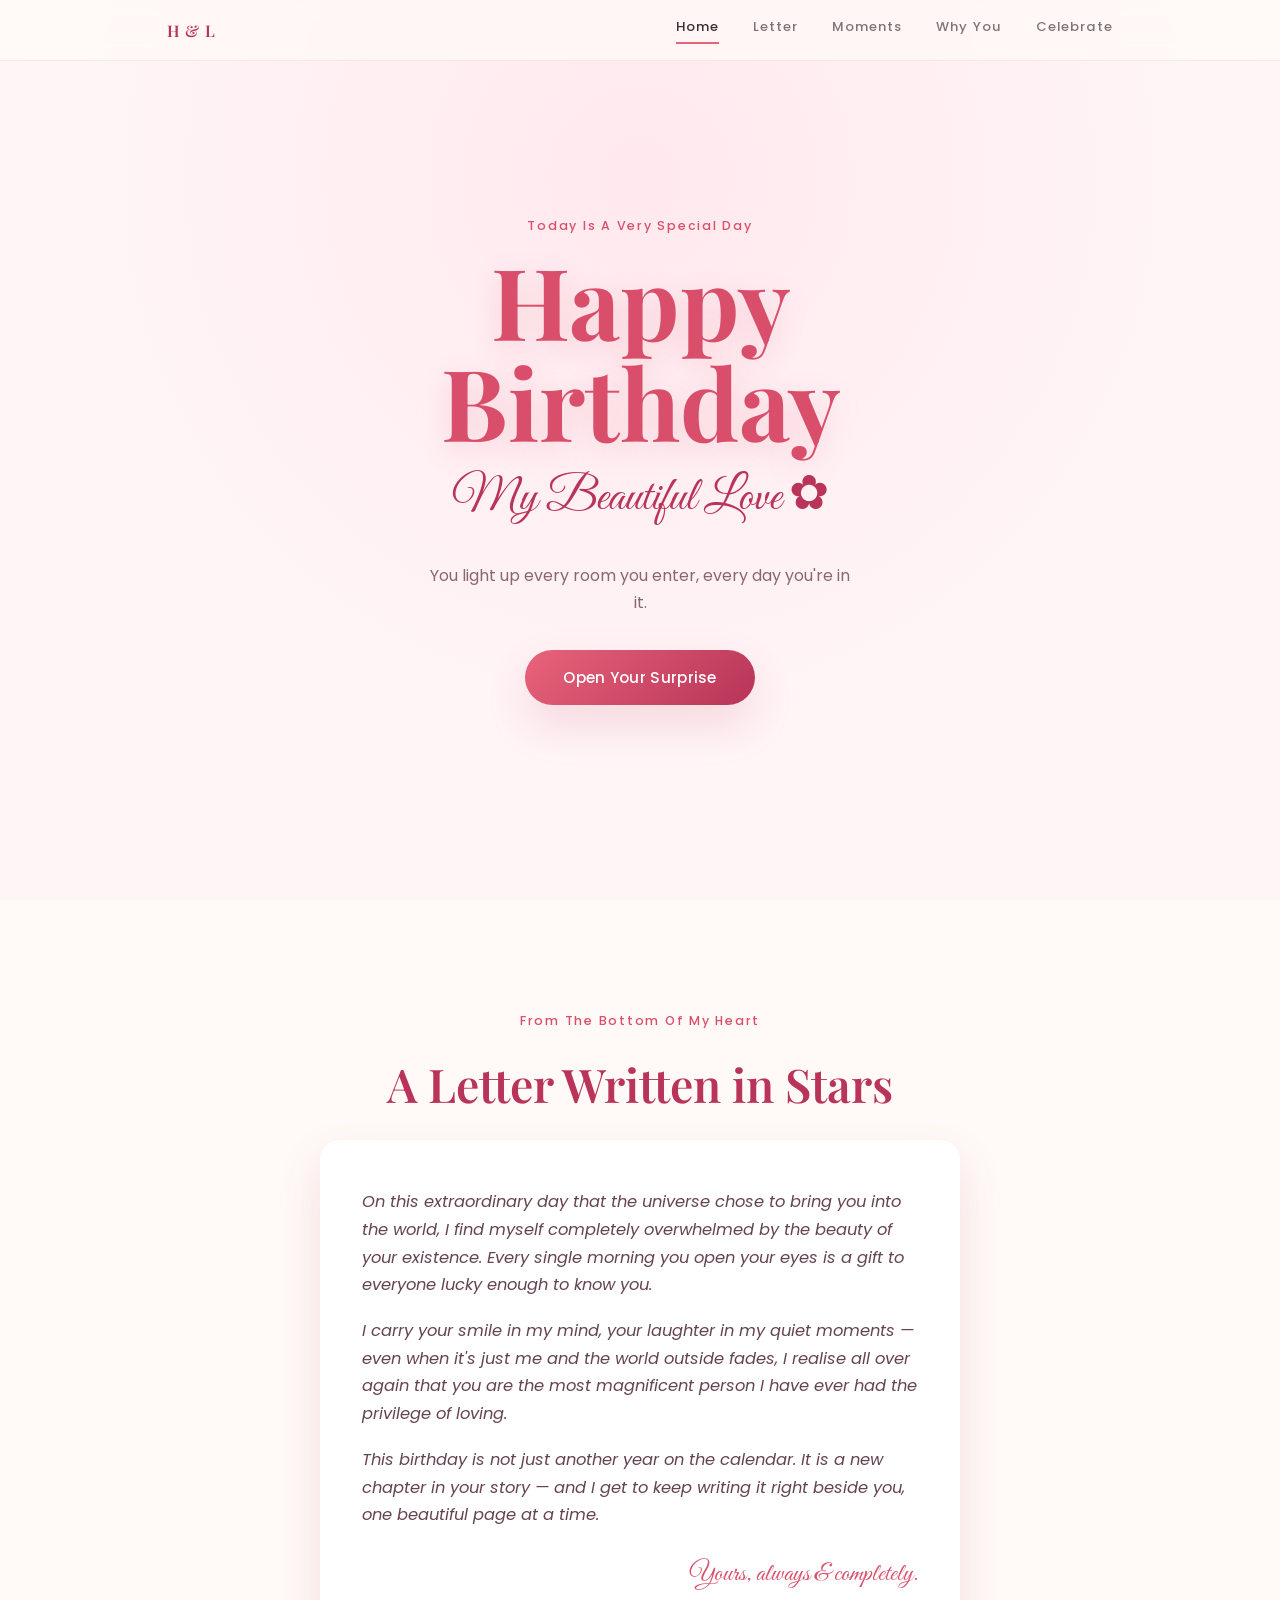
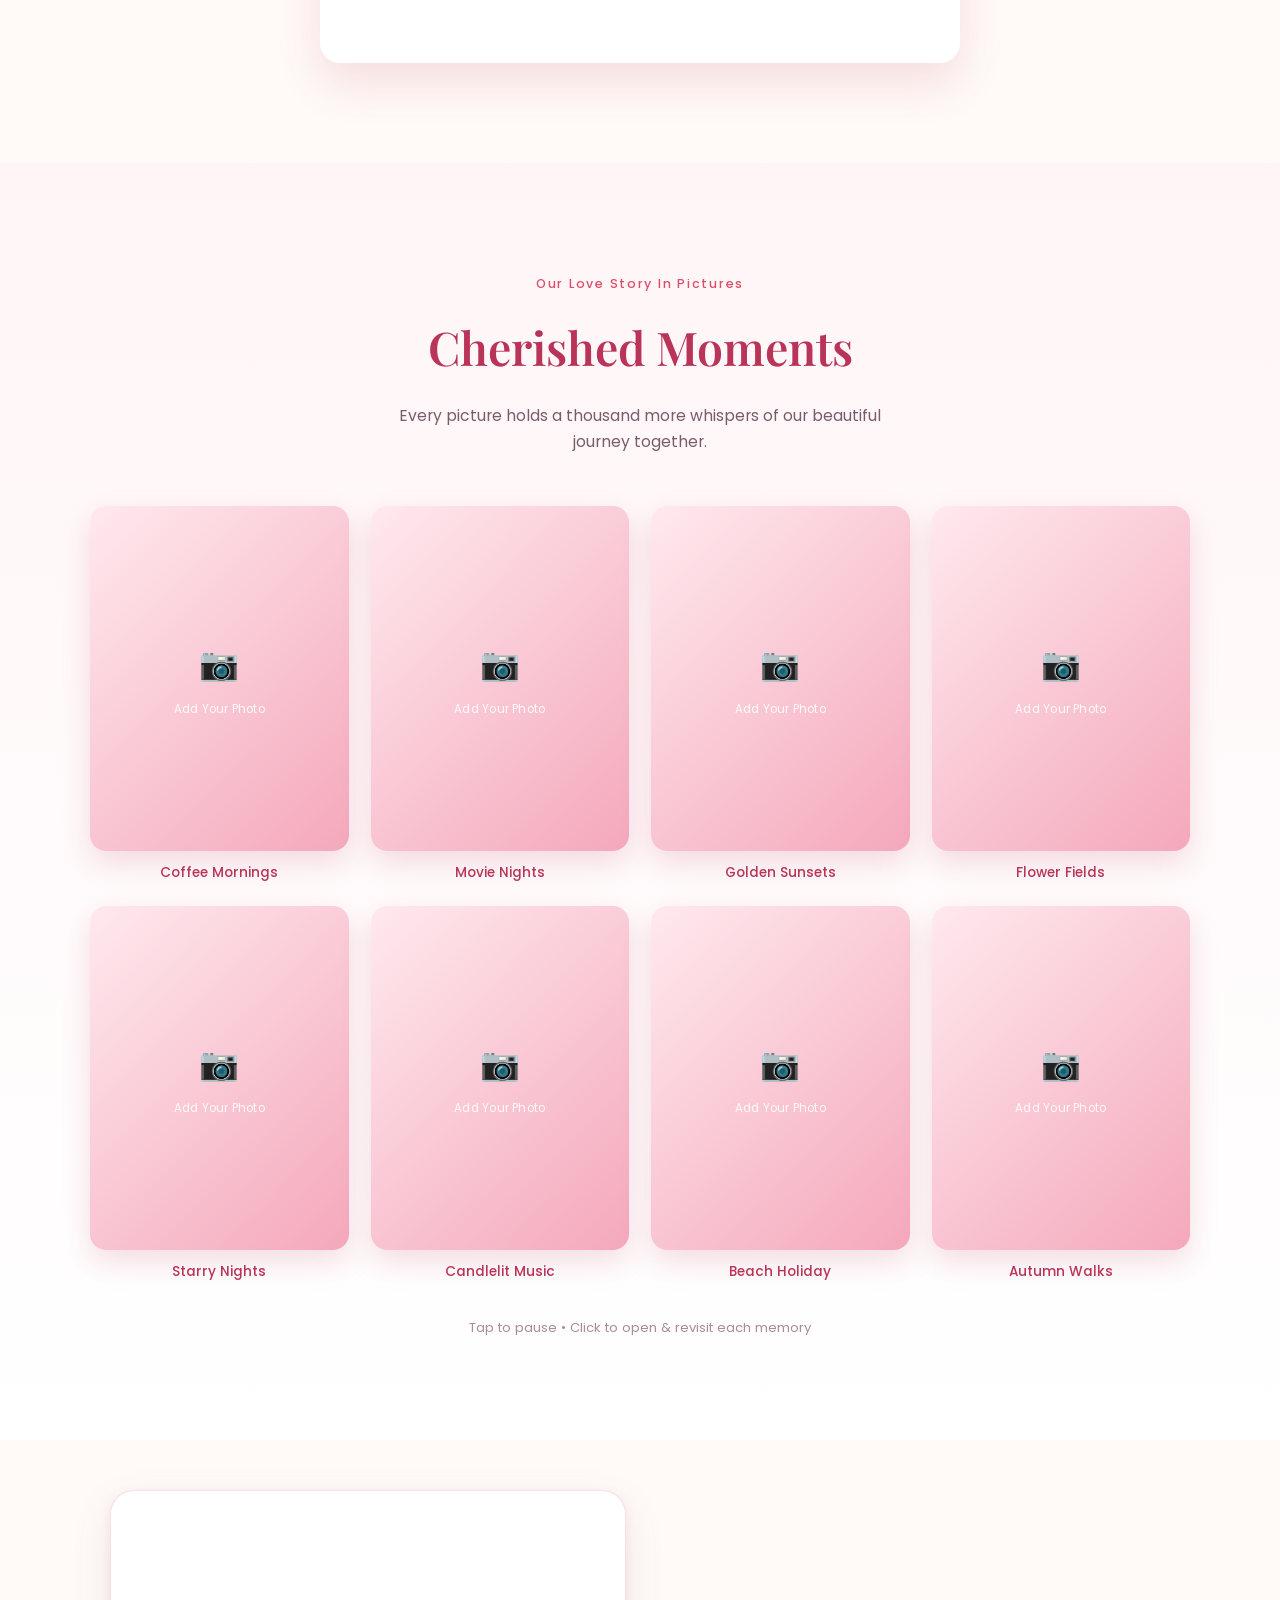
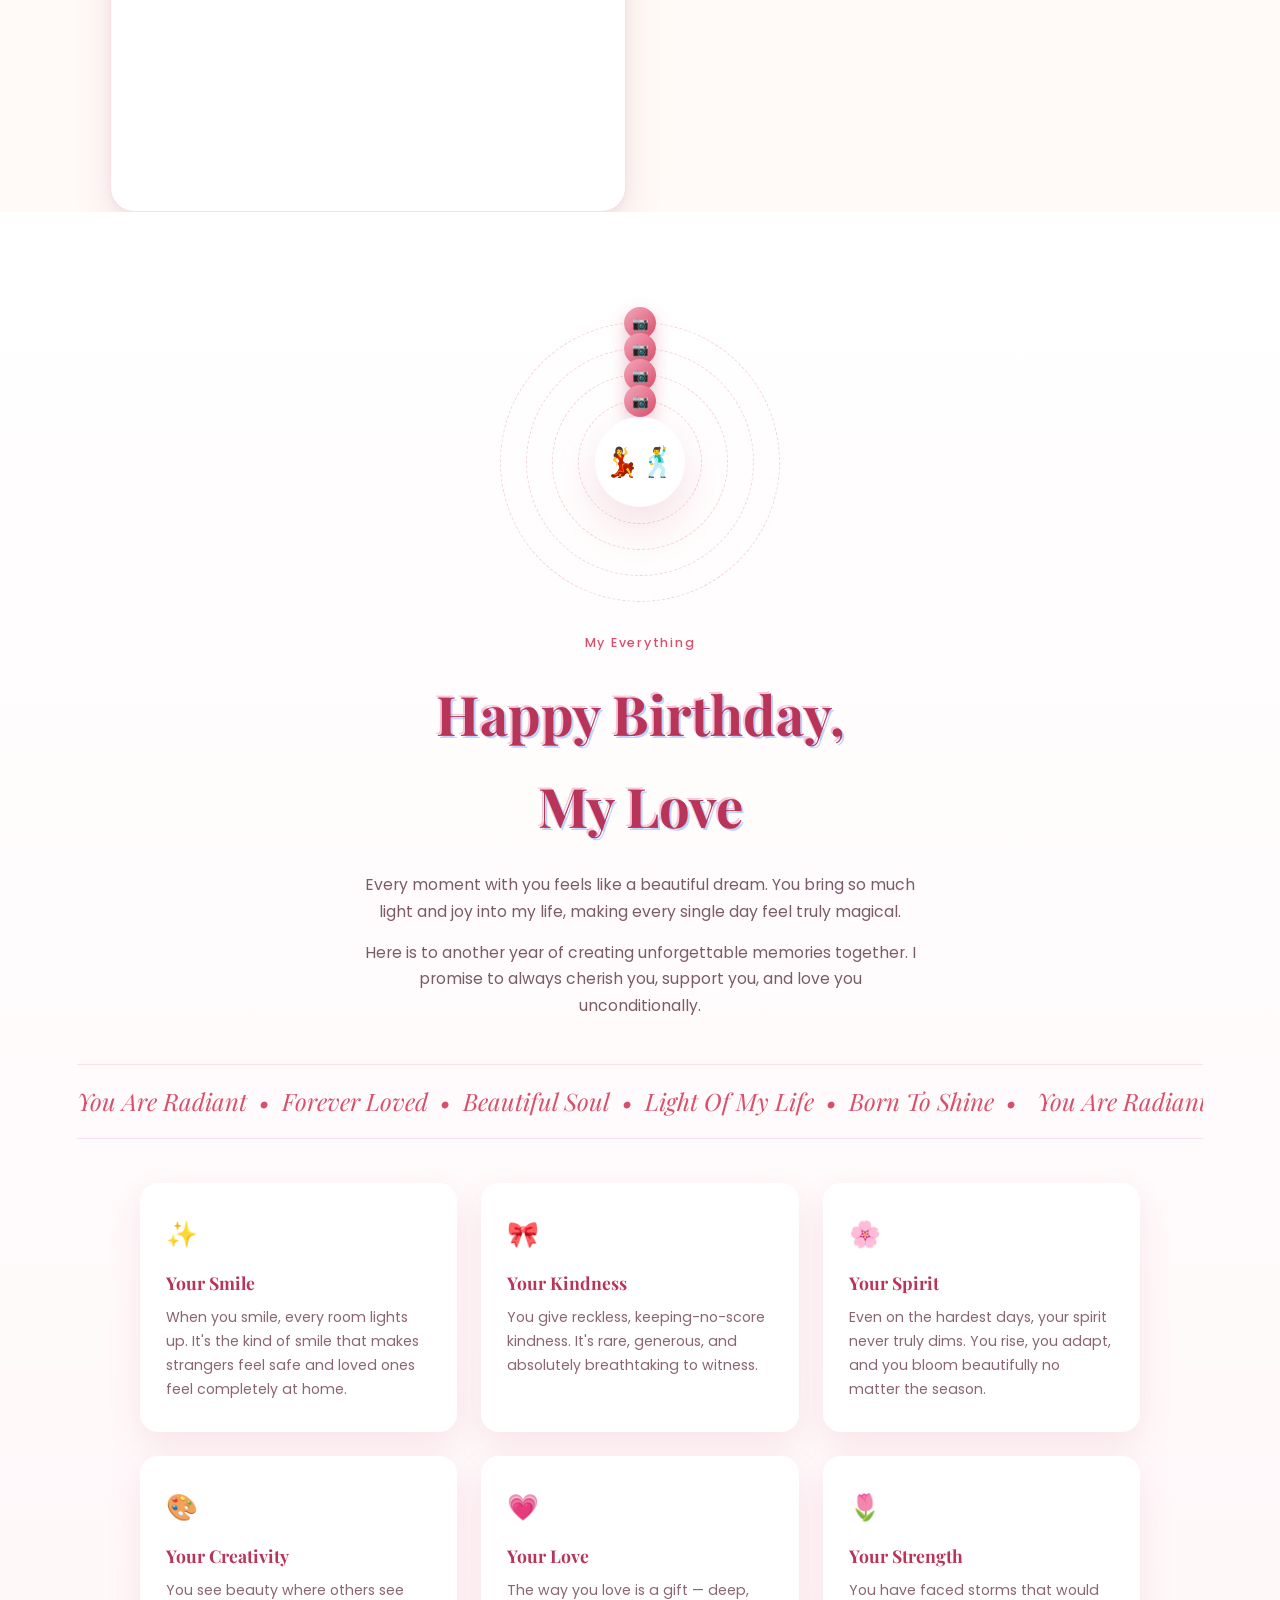
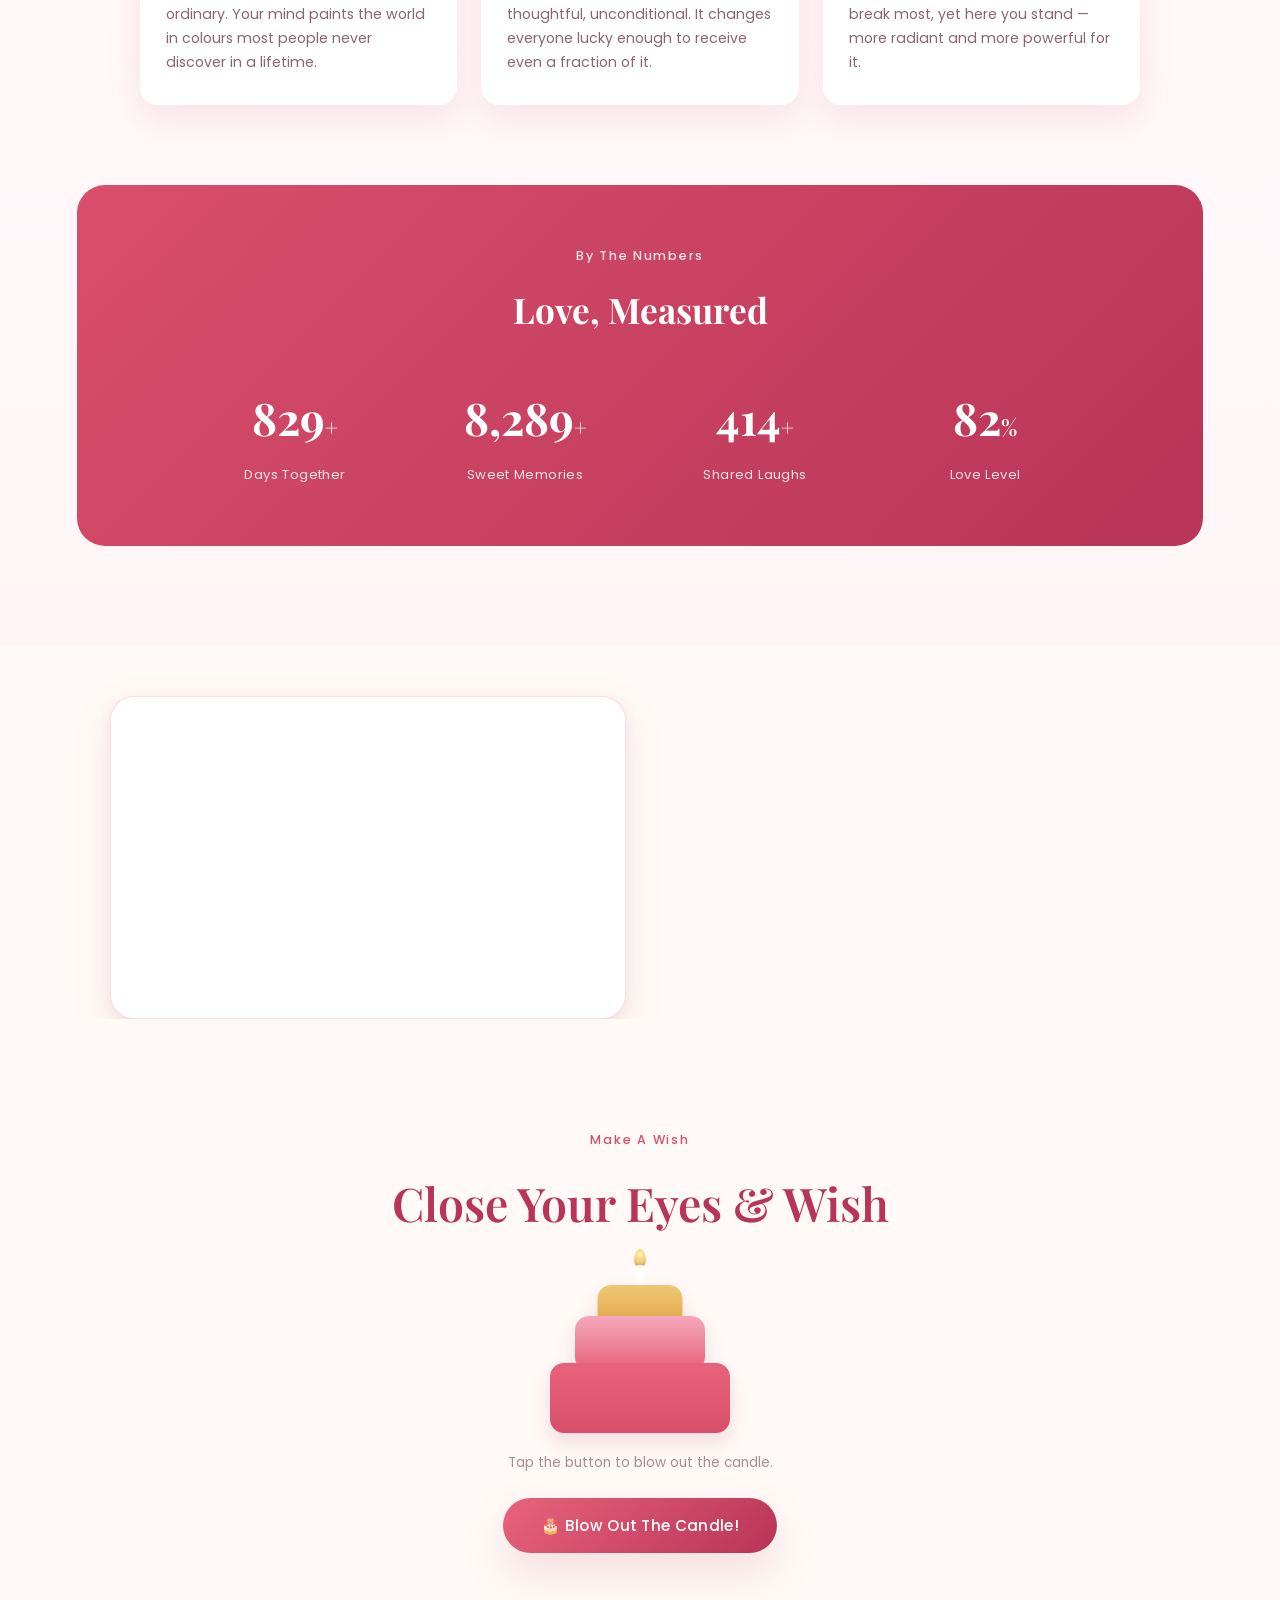
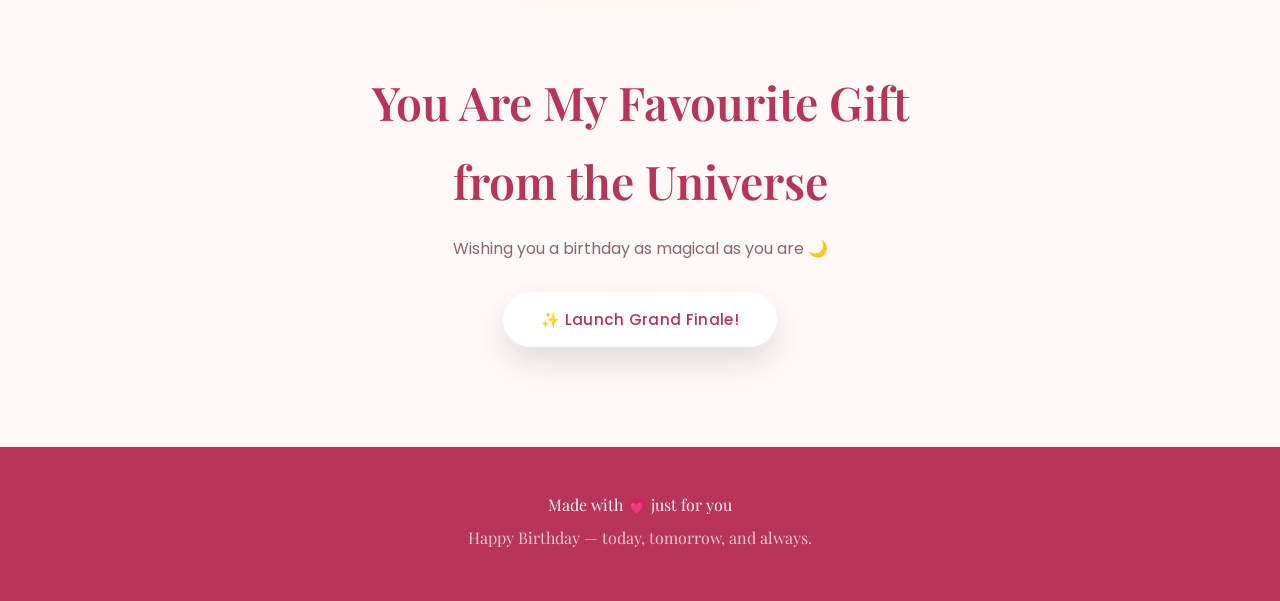
==== index.html @ e3873e73 "ready" ====
<!DOCTYPE html>
<html lang="en">
<head>
<meta charset="UTF-8">
<meta name="viewport" content="width=device-width, initial-scale=1.0">
<title>Happy Birthday, My Love</title>
<link rel="preconnect" href="https://fonts.googleapis.com">
<link rel="preconnect" href="https://fonts.gstatic.com" crossorigin>
<link href="https://fonts.googleapis.com/css2?family=Playfair+Display:ital,wght@0,500;0,600;0,700;1,500;1,600&family=Great+Vibes&family=Poppins:wght@300;400;500;600&display=swap" rel="stylesheet">
<link rel="stylesheet" href="css/style.css">
</head>
<body>

<!-- ===== Falling petals (decorative, behind everything) ===== -->
<div class="petals" id="petals" aria-hidden="true"></div>

<!-- ===== NAVBAR ===== -->
<header class="navbar" id="navbar">
  <div class="nav-inner">
    <span class="nav-logo">H &amp; L</span>
    <nav class="nav-links" id="navLinks">
      <a href="#home" class="nav-link active">Home</a>
      <a href="#letter" class="nav-link">Letter</a>
      <a href="#moments" class="nav-link">Moments</a>
      <a href="#whyyou" class="nav-link">Why You</a>
      <a href="#celebrate" class="nav-link">Celebrate</a>
    </nav>
    <button class="nav-toggle" id="navToggle" aria-label="Open menu">
      <span></span><span></span><span></span>
    </button>
  </div>
</header>

<!-- ===== HOME / HERO ===== -->
<section class="hero" id="home">
  <p class="eyebrow">Today Is A Very Special Day</p>
  <h1 class="hero-title">Happy<br>Birthday</h1>
  <p class="script-line">My Beautiful Love <span class="flower">✿</span></p>
  <p class="hero-sub">You light up every room you enter, every day you're in it.</p>
  <button class="btn btn-primary" id="openSurprise">Open Your Surprise</button>
</section>

<!-- ===== SECRET MESSAGE MODAL ===== -->
<div class="modal-overlay" id="secretModal">
  <div class="modal-card">
    <button class="modal-close" id="closeSecret" aria-label="Close">&times;</button>
    <div class="modal-icon">🎁</div>
    <h3 class="modal-title">A Secret Message...</h3>
    <p class="modal-text">There are not enough words in any language to express how much you mean to me. You are the morning I look forward to, the evening I treasure, and every beautiful moment in between.</p>
    <p class="modal-signature">Happy Birthday, my love.</p>
    <p class="modal-text">May this year be the most beautiful chapter of your story yet — loved beyond measure, today, tomorrow, and every single day after.</p>
    <div class="modal-emojis">🌸 🎀 🍰 💐 ❤️</div>
  </div>
</div>

<!-- ===== LETTER ===== -->
<section class="letter" id="letter">
  <p class="eyebrow">From The Bottom Of My Heart</p>
  <h2 class="section-title">A Letter Written in Stars</h2>
  <div class="letter-card">
    <p>On this extraordinary day that the universe chose to bring you into the world, I find myself completely overwhelmed by the beauty of your existence. Every single morning you open your eyes is a gift to everyone lucky enough to know you.</p>
    <p>I carry your smile in my mind, your laughter in my quiet moments — even when it's just me and the world outside fades, I realise all over again that you are the most magnificent person I have ever had the privilege of loving.</p>
    <p>This birthday is not just another year on the calendar. It is a new chapter in your story — and I get to keep writing it right beside you, one beautiful page at a time.</p>
    <p class="letter-close">Yours, always &amp; completely.</p>
  </div>
</section>

<!-- ===== MOMENTS ===== -->
<section class="moments" id="moments">
  <p class="eyebrow">Our Love Story In Pictures</p>
  <h2 class="section-title">Cherished Moments</h2>
  <p class="section-sub">Every picture holds a thousand more whispers of our beautiful journey together.</p>

  <div class="gallery" id="gallery">
    <!-- 8 placeholder photo cards -->
    <div class="photo-card" data-caption="Coffee Mornings">
      <div class="photo-ph">📷<span>Add Your Photo</span></div>
      <p class="photo-cap">Coffee Mornings</p>
    </div>
    <div class="photo-card" data-caption="Movie Nights">
      <div class="photo-ph">📷<span>Add Your Photo</span></div>
      <p class="photo-cap">Movie Nights</p>
    </div>
    <div class="photo-card" data-caption="Golden Sunsets">
      <div class="photo-ph">📷<span>Add Your Photo</span></div>
      <p class="photo-cap">Golden Sunsets</p>
    </div>
    <div class="photo-card" data-caption="Flower Fields">
      <div class="photo-ph">📷<span>Add Your Photo</span></div>
      <p class="photo-cap">Flower Fields</p>
    </div>
    <div class="photo-card" data-caption="Starry Nights">
      <div class="photo-ph">📷<span>Add Your Photo</span></div>
      <p class="photo-cap">Starry Nights</p>
    </div>
    <div class="photo-card" data-caption="Candlelit Music">
      <div class="photo-ph">📷<span>Add Your Photo</span></div>
      <p class="photo-cap">Candlelit Music</p>
    </div>
    <div class="photo-card" data-caption="Beach Holiday">
      <div class="photo-ph">📷<span>Add Your Photo</span></div>
      <p class="photo-cap">Beach Holiday</p>
    </div>
    <div class="photo-card" data-caption="Autumn Walks">
      <div class="photo-ph">📷<span>Add Your Photo</span></div>
      <p class="photo-cap">Autumn Walks</p>
    </div>

  
  </div>
  <p class="gallery-hint">Tap to pause • Click to open &amp; revisit each memory</p>
</section>
  <div class="video-gallery">

  <div class="video-card">
    <video autoplay muted loop playsinline>
      <source src="videos/video1.mp4" type="video/mp4">
    </video>
  </div>
</div>

<!-- ===== LIGHTBOX ===== -->
<div class="modal-overlay" id="lightbox">
  <div class="lightbox-card">
    <button class="modal-close" id="closeLightbox" aria-label="Close">&times;</button>
    <div class="photo-ph lightbox-ph">📷<span>Add Your Photo</span></div>
    <p class="lightbox-cap" id="lightboxCap">Coffee Mornings</p>
  </div>
</div>



<!-- ===== WHY YOU ===== -->
<section class="whyyou" id="whyyou">
  <div class="orbit-wrap">
    <div class="orbit-center">💃🕺</div>
    <div class="orbit-ring ring1"><span class="orbit-photo">📷</span></div>
    <div class="orbit-ring ring2"><span class="orbit-photo">📷</span></div>
    <div class="orbit-ring ring3"><span class="orbit-photo">📷</span></div>
    <div class="orbit-ring ring4"><span class="orbit-photo">📷</span></div>
  </div>

  <p class="eyebrow">My Everything</p>
  <h2 class="glitch-title">Happy Birthday,<br>My Love</h2>
  <p class="whyyou-text">Every moment with you feels like a beautiful dream. You bring so much light and joy into my life, making every single day feel truly magical.</p>
  <p class="whyyou-text">Here is to another year of creating unforgettable memories together. I promise to always cherish you, support you, and love you unconditionally.</p>

  <div class="marquee">
    <div class="marquee-track">
      <span>You Are Radiant&nbsp;&nbsp;•&nbsp;&nbsp;Forever Loved&nbsp;&nbsp;•&nbsp;&nbsp;Beautiful Soul&nbsp;&nbsp;•&nbsp;&nbsp;Light Of My Life&nbsp;&nbsp;•&nbsp;&nbsp;Born To Shine&nbsp;&nbsp;•&nbsp;&nbsp;</span>
      <span>You Are Radiant&nbsp;&nbsp;•&nbsp;&nbsp;Forever Loved&nbsp;&nbsp;•&nbsp;&nbsp;Beautiful Soul&nbsp;&nbsp;•&nbsp;&nbsp;Light Of My Life&nbsp;&nbsp;•&nbsp;&nbsp;Born To Shine&nbsp;&nbsp;•&nbsp;&nbsp;</span>
    </div>
  </div>

  <div class="why-grid">
    <div class="why-card"><div class="why-icon">✨</div><h4>Your Smile</h4><p>When you smile, every room lights up. It's the kind of smile that makes strangers feel safe and loved ones feel completely at home.</p></div>
    <div class="why-card"><div class="why-icon">🎀</div><h4>Your Kindness</h4><p>You give reckless, keeping-no-score kindness. It's rare, generous, and absolutely breathtaking to witness.</p></div>
    <div class="why-card"><div class="why-icon">🌸</div><h4>Your Spirit</h4><p>Even on the hardest days, your spirit never truly dims. You rise, you adapt, and you bloom beautifully no matter the season.</p></div>
    <div class="why-card"><div class="why-icon">🎨</div><h4>Your Creativity</h4><p>You see beauty where others see ordinary. Your mind paints the world in colours most people never discover in a lifetime.</p></div>
    <div class="why-card"><div class="why-icon">💗</div><h4>Your Love</h4><p>The way you love is a gift — deep, thoughtful, unconditional. It changes everyone lucky enough to receive even a fraction of it.</p></div>
    <div class="why-card"><div class="why-icon">🌷</div><h4>Your Strength</h4><p>You have faced storms that would break most, yet here you stand — more radiant and more powerful for it.</p></div>
  </div>

  <div class="stats">
    <p class="eyebrow light">By The Numbers</p>
    <h3 class="stats-title">Love, Measured</h3>
    <div class="stats-grid">
      <div class="stat"><span class="stat-num" data-target="1000">0</span><span class="stat-plus">+</span><p>Days Together</p></div>
      <div class="stat"><span class="stat-num" data-target="9999">0</span><span class="stat-plus">+</span><p>Sweet Memories</p></div>
      <div class="stat"><span class="stat-num" data-target="500">0</span><span class="stat-plus">+</span><p>Shared Laughs</p></div>
      <div class="stat"><span class="stat-num" data-target="100">0</span><span class="stat-plus">%</span><p>Love Level</p></div>
    </div>
  </div>
</section>

  <div class="video-gallery">


  <div class="video-card">
    <video autoplay muted loop playsinline>
      <source src="videos/video2.mp4" type="video/mp4">
    </video>
    </div>
  </div>

<!-- ===== CELEBRATE ===== -->
<section class="celebrate" id="celebrate">
  <p class="eyebrow">Make A Wish</p>
  <h2 class="section-title">Close Your Eyes &amp; Wish</h2>

  <div class="cake-wrap">
    <div class="cake" id="cake">
      <div class="flame" id="flame"></div>
      <div class="candle"></div>
      <div class="tier tier-top"></div>
      <div class="tier tier-mid"></div>
      <div class="tier tier-bottom"></div>
    </div>
  </div>
  <p class="cake-hint">Tap the button to blow out the candle.</p>
  <button class="btn btn-primary" id="blowBtn">🎂 Blow Out The Candle!</button>

  <div class="finale">
    <h2 class="section-title finale-title">You Are My Favourite Gift<br>from the Universe</h2>
    <p class="finale-sub">Wishing you a birthday as magical as you are 🌙</p>
    <button class="btn btn-light" id="finaleBtn">✨ Launch Grand Finale!</button>
  </div>
</section>

<canvas id="confettiCanvas"></canvas>

<footer class="footer">
  <p>Made with 💗 just for you</p>
  <p class="footer-sub">Happy Birthday — today, tomorrow, and always.</p>
</footer>

<script src="js/script.js"></script>
</body>
</html>
---- css/style.css ----
/* ============ TOKENS ============ */
:root{
  --rose-50:#fff5f7;
  --rose-100:#ffe9ee;
  --rose-300:#f4a8bb;
  --rose-500:#e8637a;
  --rose-600:#d94f6b;
  --rose-700:#b83458;
  --plum-900:#3f2a35;
  --gold:#f0c674;
  --cream:#fffaf7;
  --serif:'Playfair Display', serif;
  --script:'Great Vibes', cursive;
  --sans:'Poppins', sans-serif;
  --shadow-soft: 0 20px 45px rgba(184,52,88,.14);
}

*{margin:0;padding:0;box-sizing:border-box;}
html{scroll-behavior:smooth;}
body{
  font-family:var(--sans);
  color:var(--plum-900);
  background:var(--cream);
  overflow-x:hidden;
  line-height:1.7;
}
img{max-width:100%;display:block;}
a{text-decoration:none;color:inherit;}
button{font-family:inherit;cursor:pointer;border:none;}
section{position:relative;padding:110px 6vw 100px;}
.eyebrow{
  text-align:center;
  letter-spacing:.14em;
  font-size:.78rem;
  color:var(--rose-600);
  font-weight:500;
  margin-bottom:14px;
  position:relative;
}
.eyebrow.light{color:rgba(255,255,255,.85);}
.section-title{
  font-family:var(--serif);
  text-align:center;
  font-size:clamp(2rem,4.5vw,2.9rem);
  color:var(--rose-700);
  font-weight:600;
  margin-bottom:16px;
}
.section-sub{
  text-align:center;
  max-width:520px;
  margin:0 auto 50px;
  color:#7a5c68;
  font-size:.98rem;
}
.btn{
  display:inline-block;
  padding:16px 38px;
  border-radius:40px;
  font-size:.95rem;
  font-weight:500;
  letter-spacing:.02em;
  transition:transform .25s ease, box-shadow .25s ease;
}
.btn-primary{
  background:linear-gradient(135deg,var(--rose-500),var(--rose-700));
  color:#fff;
  box-shadow:var(--shadow-soft);
}
.btn-primary:hover{transform:translateY(-3px);box-shadow:0 25px 50px rgba(184,52,88,.22);}
.btn-light{
  background:#fff;
  color:var(--rose-700);
  box-shadow:0 15px 35px rgba(0,0,0,.12);
}
.btn-light:hover{transform:translateY(-3px);}

/* ============ FALLING PETALS ============ */
.petals{position:fixed;inset:0;pointer-events:none;z-index:5;overflow:hidden;}
.petal{
  position:absolute;
  top:-40px;
  font-size:1.3rem;
  opacity:.85;
  animation:fall linear infinite;
}
@keyframes fall{
  0%{transform:translateY(0) rotate(0deg);}
  100%{transform:translateY(110vh) rotate(360deg);}
}

/* ============ NAVBAR ============ */
.navbar{
  position:fixed;top:0;left:0;right:0;z-index:100;
  background:rgba(255,250,247,.75);
  backdrop-filter:blur(10px);
  border-bottom:1px solid rgba(217,79,107,.1);
}
.nav-inner{
  max-width:1100px;margin:0 auto;
  display:flex;align-items:center;justify-content:space-between;
  padding:16px 6vw;
}
.nav-logo{font-family:var(--serif);font-weight:600;color:var(--rose-700);letter-spacing:.05em;}
.nav-links{display:flex;gap:34px;}
.nav-link{
  font-size:.82rem;letter-spacing:.08em;font-weight:500;
  color:var(--plum-900);opacity:.65;
  padding-bottom:4px;border-bottom:2px solid transparent;
  transition:opacity .2s, border-color .2s;
}
.nav-link:hover, .nav-link.active{opacity:1;border-color:var(--rose-500);}
.nav-toggle{display:none;flex-direction:column;gap:5px;background:none;padding:6px;}
.nav-toggle span{width:22px;height:2px;background:var(--rose-700);border-radius:2px;}

/* ============ HERO ============ */
.hero{
  min-height:100vh;
  display:flex;flex-direction:column;align-items:center;justify-content:center;
  text-align:center;
  background:radial-gradient(circle at 50% 20%, var(--rose-100), var(--rose-50) 60%);
  padding-top:120px;
}
.hero-title{
  font-family:var(--serif);
  font-weight:700;
  font-size:clamp(3rem,10vw,6.2rem);
  line-height:1.02;
  color:var(--rose-600);
  text-shadow:0 8px 30px rgba(217,79,107,.18);
}
.script-line{
  font-family:var(--script);
  font-size:clamp(1.8rem,5vw,3rem);
  color:var(--rose-700);
  margin-top:6px;
}
.flower{display:inline-block;animation:spin 6s linear infinite;}
@keyframes spin{to{transform:rotate(360deg);}}
.hero-sub{
  margin:22px 0 34px;
  color:#8a6672;
  font-size:1rem;
  max-width:420px;
}

/* ============ MODAL (secret message + lightbox) ============ */
.modal-overlay{
  position:fixed;inset:0;z-index:200;
  background:rgba(63,42,53,.45);
  display:flex;align-items:center;justify-content:center;
  opacity:0;pointer-events:none;
  transition:opacity .3s ease;
  padding:20px;
}
.modal-overlay.open{opacity:1;pointer-events:auto;}
.modal-card{
  background:#fff;border-radius:24px;
  max-width:460px;width:100%;
  padding:44px 34px;text-align:center;
  position:relative;
  box-shadow:0 30px 70px rgba(0,0,0,.25);
  transform:scale(.9);transition:transform .3s ease;
}
.modal-overlay.open .modal-card{transform:scale(1);}
.modal-icon{font-size:2.6rem;margin-bottom:10px;}
.modal-title{font-family:var(--serif);color:var(--rose-700);font-size:1.5rem;margin-bottom:16px;}
.modal-text{color:#7a5c68;font-size:.92rem;margin-bottom:14px;}
.modal-signature{font-family:var(--script);font-size:1.4rem;color:var(--rose-600);margin-bottom:14px;}
.modal-emojis{font-size:1.2rem;margin-top:10px;}
.modal-close{
  position:absolute;top:14px;right:18px;
  background:none;font-size:1.6rem;color:#c3a3ac;line-height:1;
}

/* ============ LETTER ============ */
.letter{background:var(--cream);}
.letter-card{
  max-width:640px;margin:0 auto;
  background:#fff;
  border-radius:20px;
  padding:48px 42px;
  box-shadow:var(--shadow-soft);
  font-style:italic;
  color:#654452;
  font-size:1.02rem;
}
.letter-card p{margin-bottom:18px;}
.letter-close{
  font-family:var(--script);
  font-style:normal;
  font-size:1.6rem;
  color:var(--rose-600);
  text-align:right;
  margin-top:24px !important;
}

/* ============ MOMENTS ============ */
.moments{background:linear-gradient(180deg,var(--rose-50),#fff);}
.gallery{
  display:grid;
  grid-template-columns:repeat(4,1fr);
  gap:22px;
  max-width:1100px;margin:0 auto;
}
.photo-card{cursor:pointer;transition:transform .3s ease;}
.photo-card:hover{transform:translateY(-8px);}
.photo-ph{
  aspect-ratio:3/4;
  border-radius:16px;
  background:linear-gradient(135deg,var(--rose-100),var(--rose-300));
  display:flex;flex-direction:column;align-items:center;justify-content:center;
  gap:8px;
  font-size:2rem;
  color:#fff;
  box-shadow:0 12px 30px rgba(184,52,88,.16);
}
.photo-ph span{font-size:.72rem;font-family:var(--sans);opacity:.9;letter-spacing:.02em;}
.photo-cap{text-align:center;margin-top:10px;font-size:.85rem;color:var(--rose-700);font-weight:500;}
.gallery-hint{text-align:center;margin-top:34px;font-size:.82rem;color:#a98c95;}

.lightbox-card{
  background:#fff;border-radius:20px;max-width:420px;width:100%;
  padding:30px;text-align:center;position:relative;
  box-shadow:0 30px 70px rgba(0,0,0,.25);
}
.lightbox-ph{aspect-ratio:1/1;font-size:2.6rem;margin-bottom:16px;}
.lightbox-cap{font-family:var(--serif);color:var(--rose-700);font-size:1.2rem;}

/* ============ WHY YOU ============ */
.whyyou{
  background:linear-gradient(180deg,#fff, var(--rose-50));
  text-align:center;
}
.orbit-wrap{
  position:relative;
  width:280px;height:280px;
  margin:0 auto 30px;
}
.orbit-center{
  position:absolute;top:50%;left:50%;transform:translate(-50%,-50%);
  width:90px;height:90px;border-radius:50%;
  background:#fff;
  display:flex;align-items:center;justify-content:center;
  font-size:1.8rem;
  box-shadow:var(--shadow-soft);
  z-index:2;
}
.orbit-ring{
  position:absolute;inset:0;
  border-radius:50%;
  border:1px dashed rgba(217,79,107,.25);
  animation:orbit 16s linear infinite;
}
.ring2{inset:26px;animation-duration:20s;animation-direction:reverse;}
.ring3{inset:52px;animation-duration:24s;}
.ring4{inset:78px;animation-duration:28s;animation-direction:reverse;}
.orbit-photo{
  position:absolute;top:-16px;left:50%;transform:translateX(-50%);
  width:32px;height:32px;border-radius:50%;
  background:linear-gradient(135deg,var(--rose-300),var(--rose-600));
  display:flex;align-items:center;justify-content:center;
  font-size:.85rem;color:#fff;
  box-shadow:0 6px 16px rgba(184,52,88,.25);
}
@keyframes orbit{to{transform:rotate(360deg);}}

.glitch-title{
  font-family:var(--serif);font-weight:700;
  font-size:clamp(2rem,5.5vw,3.4rem);
  color:var(--rose-700);
  text-shadow: 2px 2px 0 rgba(120,170,255,.5), -2px -2px 0 rgba(240,140,180,.5);
  margin-bottom:20px;
}
.whyyou-text{max-width:560px;margin:0 auto 14px;color:#7a5c68;font-size:.98rem;}

.marquee{
  overflow:hidden;margin:44px 0;
  border-top:1px solid rgba(217,79,107,.15);
  border-bottom:1px solid rgba(217,79,107,.15);
  padding:16px 0;
}
.marquee-track{display:flex;width:max-content;animation:scroll 22s linear infinite;}
.marquee-track span{
  font-family:var(--serif);font-style:italic;
  font-size:clamp(1.1rem,2.6vw,1.5rem);
  color:var(--rose-600);white-space:nowrap;padding-right:8px;
}
@keyframes scroll{to{transform:translateX(-50%);}}

.why-grid{
  display:grid;grid-template-columns:repeat(3,1fr);gap:24px;
  max-width:1000px;margin:0 auto;text-align:left;
}
.why-card{
  background:#fff;border-radius:18px;padding:30px 26px;
  box-shadow:0 14px 34px rgba(184,52,88,.1);
}
.why-icon{font-size:1.6rem;margin-bottom:12px;}
.why-card h4{font-family:var(--serif);color:var(--rose-700);margin-bottom:8px;font-size:1.1rem;}
.why-card p{font-size:.88rem;color:#8a6672;}

.stats{
  margin-top:80px;
  background:linear-gradient(135deg,var(--rose-600),var(--rose-700));
  border-radius:28px;
  padding:60px 6vw;
  color:#fff;
}
.stats-title{font-family:var(--serif);font-size:clamp(1.6rem,4vw,2.2rem);margin-bottom:40px;}
.stats-grid{display:grid;grid-template-columns:repeat(4,1fr);gap:20px;max-width:900px;margin:0 auto;}
.stat-num{font-family:var(--serif);font-size:clamp(2rem,4.5vw,2.8rem);font-weight:700;}
.stat-plus{font-family:var(--serif);font-size:1.4rem;font-weight:700;}
.stat p{margin-top:8px;font-size:.82rem;opacity:.85;letter-spacing:.03em;}

/* ============ CELEBRATE ============ */
.celebrate{background:var(--cream);text-align:center;}
.cake-wrap{display:flex;justify-content:center;margin:20px 0 10px;}
.cake{position:relative;width:180px;height:170px;}
.tier{position:absolute;left:50%;transform:translateX(-50%);border-radius:14px;box-shadow:0 10px 20px rgba(184,52,88,.15);}
.tier-bottom{width:180px;height:70px;bottom:0;background:linear-gradient(180deg,var(--rose-500),var(--rose-600));}
.tier-mid{width:130px;height:55px;bottom:62px;background:linear-gradient(180deg,var(--rose-300),var(--rose-500));}
.tier-top{width:85px;height:42px;bottom:106px;background:linear-gradient(180deg,var(--gold),#e0a94a);}
.candle{position:absolute;left:50%;transform:translateX(-50%);bottom:146px;width:8px;height:22px;background:#fff;border-radius:3px;}
.flame{
  position:absolute;left:50%;transform:translateX(-50%);bottom:166px;
  width:12px;height:18px;
  background:radial-gradient(circle at 50% 30%, #fff3b0, var(--gold) 60%, #e0793a);
  border-radius:50% 50% 50% 50%/ 65% 65% 35% 35%;
  animation:flicker 1s ease-in-out infinite alternate;
  transform-origin:bottom center;
}
@keyframes flicker{
  0%{transform:translateX(-50%) rotate(-3deg) scale(1);}
  100%{transform:translateX(-50%) rotate(3deg) scale(1.08);}
}
.flame.out{opacity:0;transform:translateX(-50%) scale(0);}
.cake-hint{color:#a98c95;font-size:.85rem;margin:18px 0 24px;}

.finale{margin-top:110px;}
.finale-title{margin-bottom:14px;}
.finale-sub{color:#8a6672;margin-bottom:30px;}

#confettiCanvas{position:fixed;inset:0;pointer-events:none;z-index:300;}

/* ============ FOOTER ============ */
.footer{
  text-align:center;padding:44px 6vw 50px;
  background:var(--rose-700);color:#fff;
}
.footer p{font-family:var(--serif);font-size:1rem;}
.footer-sub{opacity:.75;font-size:.8rem;margin-top:6px;font-family:var(--sans);}

/* ============ RESPONSIVE ============ */
@media (max-width:900px){
  .gallery{grid-template-columns:repeat(2,1fr);}
  .why-grid{grid-template-columns:repeat(2,1fr);}
  .stats-grid{grid-template-columns:repeat(2,1fr);row-gap:34px;}
}
@media (max-width:680px){
  .nav-links{
    position:absolute;top:100%;left:0;right:0;
    background:var(--cream);
    flex-direction:column;align-items:center;
    gap:0;
    max-height:0;overflow:hidden;
    transition:max-height .3s ease;
  }
  .nav-links.open{max-height:320px;padding:10px 0 20px;}
  .nav-link{padding:12px 0;width:100%;text-align:center;border-bottom:none;}
  .nav-toggle{display:flex;}
  section{padding:80px 6vw 70px;}
  .why-grid{grid-template-columns:1fr;}
  .stats-grid{grid-template-columns:repeat(2,1fr);}
}
@media (max-width:480px){
  .gallery{grid-template-columns:repeat(2,1fr);gap:14px;}
  .letter-card{padding:34px 24px;}
}

@media (prefers-reduced-motion:reduce){
  *{animation-duration:.01ms !important; animation-iteration-count:1 !important; transition-duration:.01ms !important;}
}



/* ===== VIDEO MEMORIES ===== */

.video-gallery {
  width: 100%;
  max-width: 1100px;
  margin: 50px auto 0;
  padding: 0 20px;

  display: grid;
  grid-template-columns: repeat(2, minmax(0, 1fr));
  justify-content: center;
  gap: 28px;

  box-sizing: border-box;
}

.video-card {
  position: relative;
  width: 100%;
  aspect-ratio: 16 / 10;

  overflow: hidden;
  border-radius: 24px;

  background: #fff7fa;
  border: 1px solid rgba(214, 118, 148, 0.18);

  box-shadow:
    0 15px 40px rgba(170, 80, 110, 0.12),
    0 4px 12px rgba(170, 80, 110, 0.08);

  transition:
    transform 0.35s ease,
    box-shadow 0.35s ease;

  box-sizing: border-box;
}

.video-card:hover {
  transform: translateY(-6px);

  box-shadow:
    0 22px 50px rgba(170, 80, 110, 0.18),
    0 6px 18px rgba(170, 80, 110, 0.1);
}

.video-card video {
  width: 100%;
  height: 100%;

  display: block;

  object-fit: cover;
  border-radius: inherit;

  background: #fff;
}


/* =========================
   TABLET
========================= */

@media (max-width: 768px) {

  .video-gallery {
    width: 100%;
    max-width: 650px;

    grid-template-columns: minmax(0, 1fr);

    gap: 22px;

    padding: 0 18px;
    margin: 35px auto 0;

    justify-content: center;
  }

  .video-card {
    width: 100%;
    aspect-ratio: 16 / 10;
    border-radius: 20px;
  }
}


/* =========================
   MOBILE
========================= */

@media (max-width: 480px) {

  .video-gallery {
    width: 100%;
    max-width: 100%;

    grid-template-columns: minmax(0, 1fr);

    gap: 18px;

    padding: 0 14px;
    margin: 28px auto 0;

    justify-content: center;
  }

  .video-card {
    width: 100%;
    aspect-ratio: 4 / 3;

    border-radius: 17px;
  }
}
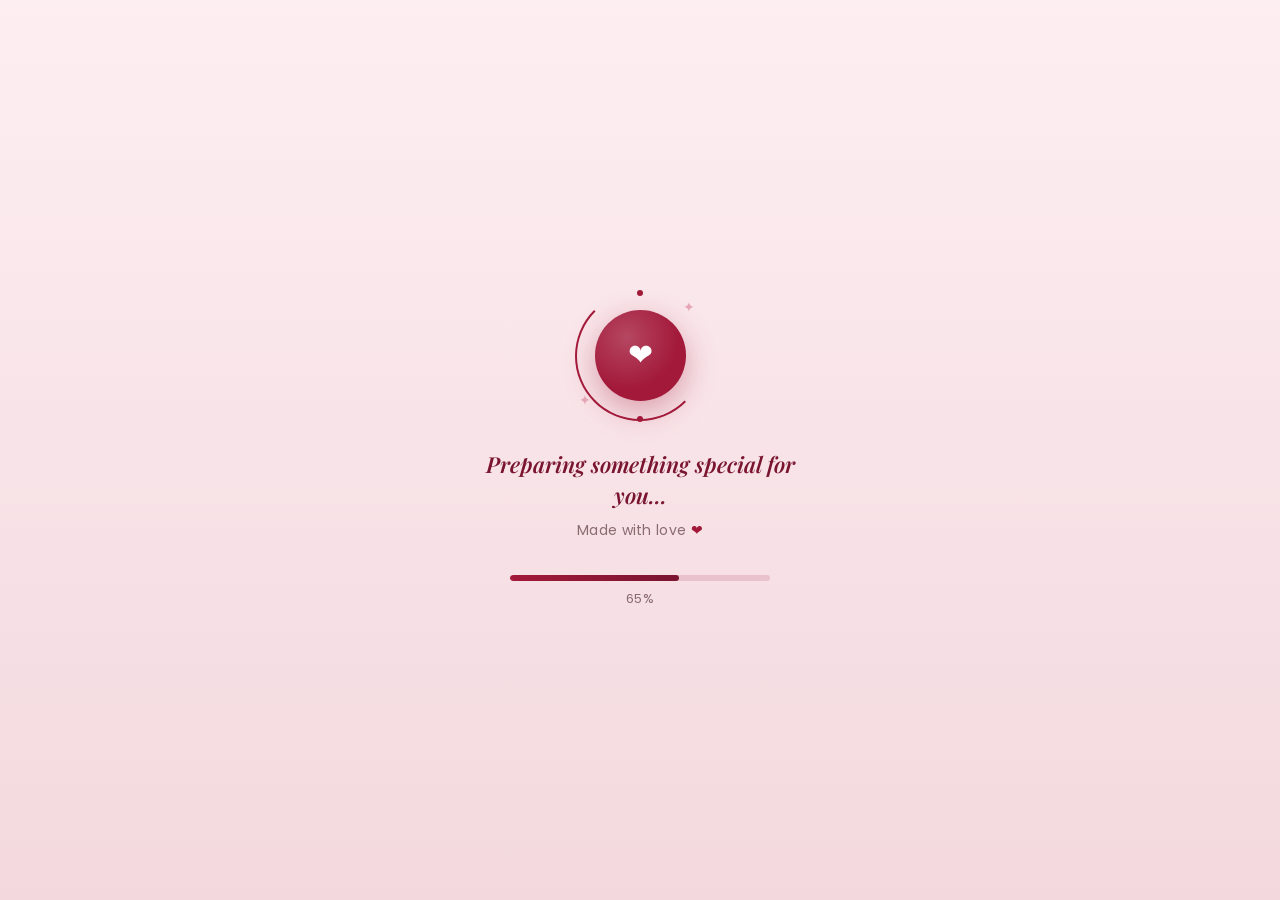
==== commit 607c9e07: "new code with multiple pages" ====
--- a/index.html
+++ b/index.html
@@ -3,217 +3,67 @@
 <head>
 <meta charset="UTF-8">
 <meta name="viewport" content="width=device-width, initial-scale=1.0">
-<title>Happy Birthday, My Love</title>
+<title>Mark It Forever</title>
 <link rel="preconnect" href="https://fonts.googleapis.com">
 <link rel="preconnect" href="https://fonts.gstatic.com" crossorigin>
-<link href="https://fonts.googleapis.com/css2?family=Playfair+Display:ital,wght@0,500;0,600;0,700;1,500;1,600&family=Great+Vibes&family=Poppins:wght@300;400;500;600&display=swap" rel="stylesheet">
+<link href="https://fonts.googleapis.com/css2?family=Playfair+Display:ital,wght@0,500;0,700;1,600&family=Poppins:wght@300;400;500;600&display=swap" rel="stylesheet">
 <link rel="stylesheet" href="css/style.css">
 </head>
 <body>
 
-<!-- ===== Falling petals (decorative, behind everything) ===== -->
-<div class="petals" id="petals" aria-hidden="true"></div>
-
-<!-- ===== NAVBAR ===== -->
-<header class="navbar" id="navbar">
-  <div class="nav-inner">
-    <span class="nav-logo">H &amp; L</span>
-    <nav class="nav-links" id="navLinks">
-      <a href="#home" class="nav-link active">Home</a>
-      <a href="#letter" class="nav-link">Letter</a>
-      <a href="#moments" class="nav-link">Moments</a>
-      <a href="#whyyou" class="nav-link">Why You</a>
-      <a href="#celebrate" class="nav-link">Celebrate</a>
-    </nav>
-    <button class="nav-toggle" id="navToggle" aria-label="Open menu">
-      <span></span><span></span><span></span>
-    </button>
-  </div>
-</header>
-
-<!-- ===== HOME / HERO ===== -->
-<section class="hero" id="home">
-  <p class="eyebrow">Today Is A Very Special Day</p>
-  <h1 class="hero-title">Happy<br>Birthday</h1>
-  <p class="script-line">My Beautiful Love <span class="flower">✿</span></p>
-  <p class="hero-sub">You light up every room you enter, every day you're in it.</p>
-  <button class="btn btn-primary" id="openSurprise">Open Your Surprise</button>
-</section>
-
-<!-- ===== SECRET MESSAGE MODAL ===== -->
-<div class="modal-overlay" id="secretModal">
-  <div class="modal-card">
-    <button class="modal-close" id="closeSecret" aria-label="Close">&times;</button>
-    <div class="modal-icon">🎁</div>
-    <h3 class="modal-title">A Secret Message...</h3>
-    <p class="modal-text">There are not enough words in any language to express how much you mean to me. You are the morning I look forward to, the evening I treasure, and every beautiful moment in between.</p>
-    <p class="modal-signature">Happy Birthday, my love.</p>
-    <p class="modal-text">May this year be the most beautiful chapter of your story yet — loved beyond measure, today, tomorrow, and every single day after.</p>
-    <div class="modal-emojis">🌸 🎀 🍰 💐 ❤️</div>
-  </div>
-</div>
-
-<!-- ===== LETTER ===== -->
-<section class="letter" id="letter">
-  <p class="eyebrow">From The Bottom Of My Heart</p>
-  <h2 class="section-title">A Letter Written in Stars</h2>
-  <div class="letter-card">
-    <p>On this extraordinary day that the universe chose to bring you into the world, I find myself completely overwhelmed by the beauty of your existence. Every single morning you open your eyes is a gift to everyone lucky enough to know you.</p>
-    <p>I carry your smile in my mind, your laughter in my quiet moments — even when it's just me and the world outside fades, I realise all over again that you are the most magnificent person I have ever had the privilege of loving.</p>
-    <p>This birthday is not just another year on the calendar. It is a new chapter in your story — and I get to keep writing it right beside you, one beautiful page at a time.</p>
-    <p class="letter-close">Yours, always &amp; completely.</p>
-  </div>
-</section>
-
-<!-- ===== MOMENTS ===== -->
-<section class="moments" id="moments">
-  <p class="eyebrow">Our Love Story In Pictures</p>
-  <h2 class="section-title">Cherished Moments</h2>
-  <p class="section-sub">Every picture holds a thousand more whispers of our beautiful journey together.</p>
-
-  <div class="gallery" id="gallery">
-    <!-- 8 placeholder photo cards -->
-    <div class="photo-card" data-caption="Coffee Mornings">
-      <div class="photo-ph">📷<span>Add Your Photo</span></div>
-      <p class="photo-cap">Coffee Mornings</p>
-    </div>
-    <div class="photo-card" data-caption="Movie Nights">
-      <div class="photo-ph">📷<span>Add Your Photo</span></div>
-      <p class="photo-cap">Movie Nights</p>
-    </div>
-    <div class="photo-card" data-caption="Golden Sunsets">
-      <div class="photo-ph">📷<span>Add Your Photo</span></div>
-      <p class="photo-cap">Golden Sunsets</p>
-    </div>
-    <div class="photo-card" data-caption="Flower Fields">
-      <div class="photo-ph">📷<span>Add Your Photo</span></div>
-      <p class="photo-cap">Flower Fields</p>
-    </div>
-    <div class="photo-card" data-caption="Starry Nights">
-      <div class="photo-ph">📷<span>Add Your Photo</span></div>
-      <p class="photo-cap">Starry Nights</p>
-    </div>
-    <div class="photo-card" data-caption="Candlelit Music">
-      <div class="photo-ph">📷<span>Add Your Photo</span></div>
-      <p class="photo-cap">Candlelit Music</p>
-    </div>
-    <div class="photo-card" data-caption="Beach Holiday">
-      <div class="photo-ph">📷<span>Add Your Photo</span></div>
-      <p class="photo-cap">Beach Holiday</p>
-    </div>
-    <div class="photo-card" data-caption="Autumn Walks">
-      <div class="photo-ph">📷<span>Add Your Photo</span></div>
-      <p class="photo-cap">Autumn Walks</p>
+  <!-- PAGE 1 : LOADING SCREEN -->
+  <section id="loading-screen" class="screen active">
+    <div class="floating-hearts">
+      <span>❤</span><span>❤</span><span>❤</span><span>❤</span><span>❤</span>
     </div>
 
-  
-  </div>
-  <p class="gallery-hint">Tap to pause • Click to open &amp; revisit each memory</p>
-</section>
-  <div class="video-gallery">
+    <div class="heart-loader">
+      <div class="ring"></div>
+      <div class="heart">❤</div>
+      <span class="spark s1">✦</span>
+      <span class="spark s2">✦</span>
+    </div>
 
-  <div class="video-card">
-    <video autoplay muted loop playsinline>
-      <source src="videos/video1.mp4" type="video/mp4">
-    </video>
-  </div>
-</div>
+    <h1 class="loading-title">Preparing something special for<br>you<span class="dots">...</span></h1>
+    <p class="loading-sub">Made with love <span class="mini-heart">❤</span></p>
 
-<!-- ===== LIGHTBOX ===== -->
-<div class="modal-overlay" id="lightbox">
-  <div class="lightbox-card">
-    <button class="modal-close" id="closeLightbox" aria-label="Close">&times;</button>
-    <div class="photo-ph lightbox-ph">📷<span>Add Your Photo</span></div>
-    <p class="lightbox-cap" id="lightboxCap">Coffee Mornings</p>
-  </div>
-</div>
+    <div class="progress-wrap">
+      <div class="progress-bar">
+        <div class="progress-fill" id="progressFill"></div>
+      </div>
+      <span class="progress-text" id="progressText">0%</span>
+    </div>
+  </section>
 
+  <!-- PAGE 2 : CALENDAR SCREEN -->
+  <section id="calendar-screen" class="screen">
+    <div class="card">
+      <div class="avatar">🐼</div>
+      <h1 class="card-title">Mark It Forever In My Heart</h1>
 
+      <div class="calendar">
+        <div class="cal-header">
+          <span class="cal-month">October</span> <span class="cal-year">2005</span>
+        </div>
 
-<!-- ===== WHY YOU ===== -->
-<section class="whyyou" id="whyyou">
-  <div class="orbit-wrap">
-    <div class="orbit-center">💃🕺</div>
-    <div class="orbit-ring ring1"><span class="orbit-photo">📷</span></div>
-    <div class="orbit-ring ring2"><span class="orbit-photo">📷</span></div>
-    <div class="orbit-ring ring3"><span class="orbit-photo">📷</span></div>
-    <div class="orbit-ring ring4"><span class="orbit-photo">📷</span></div>
-  </div>
+        <div class="cal-grid cal-days">
+          <span>S</span><span>M</span><span>T</span><span>W</span><span>T</span><span>F</span><span>S</span>
+        </div>
 
-  <p class="eyebrow">My Everything</p>
-  <h2 class="glitch-title">Happy Birthday,<br>My Love</h2>
-  <p class="whyyou-text">Every moment with you feels like a beautiful dream. You bring so much light and joy into my life, making every single day feel truly magical.</p>
-  <p class="whyyou-text">Here is to another year of creating unforgettable memories together. I promise to always cherish you, support you, and love you unconditionally.</p>
+        <div class="cal-grid cal-dates" id="calDates">
+          <!-- filled by JS -->
+        </div>
+      </div>
 
-  <div class="marquee">
-    <div class="marquee-track">
-      <span>You Are Radiant&nbsp;&nbsp;•&nbsp;&nbsp;Forever Loved&nbsp;&nbsp;•&nbsp;&nbsp;Beautiful Soul&nbsp;&nbsp;•&nbsp;&nbsp;Light Of My Life&nbsp;&nbsp;•&nbsp;&nbsp;Born To Shine&nbsp;&nbsp;•&nbsp;&nbsp;</span>
-      <span>You Are Radiant&nbsp;&nbsp;•&nbsp;&nbsp;Forever Loved&nbsp;&nbsp;•&nbsp;&nbsp;Beautiful Soul&nbsp;&nbsp;•&nbsp;&nbsp;Light Of My Life&nbsp;&nbsp;•&nbsp;&nbsp;Born To Shine&nbsp;&nbsp;•&nbsp;&nbsp;</span>
+      <p class="marked-date">07 . 08 . 2005</p>
+      <p class="marked-caption">Save this date forever.</p>
+
+<button class="cta-btn" id="ctaBtn" onclick="window.location.href='index1.html'">
+  Save the Date in My ❤
+</button>        
     </div>
-  </div>
+  </section>
 
-  <div class="why-grid">
-    <div class="why-card"><div class="why-icon">✨</div><h4>Your Smile</h4><p>When you smile, every room lights up. It's the kind of smile that makes strangers feel safe and loved ones feel completely at home.</p></div>
-    <div class="why-card"><div class="why-icon">🎀</div><h4>Your Kindness</h4><p>You give reckless, keeping-no-score kindness. It's rare, generous, and absolutely breathtaking to witness.</p></div>
-    <div class="why-card"><div class="why-icon">🌸</div><h4>Your Spirit</h4><p>Even on the hardest days, your spirit never truly dims. You rise, you adapt, and you bloom beautifully no matter the season.</p></div>
-    <div class="why-card"><div class="why-icon">🎨</div><h4>Your Creativity</h4><p>You see beauty where others see ordinary. Your mind paints the world in colours most people never discover in a lifetime.</p></div>
-    <div class="why-card"><div class="why-icon">💗</div><h4>Your Love</h4><p>The way you love is a gift — deep, thoughtful, unconditional. It changes everyone lucky enough to receive even a fraction of it.</p></div>
-    <div class="why-card"><div class="why-icon">🌷</div><h4>Your Strength</h4><p>You have faced storms that would break most, yet here you stand — more radiant and more powerful for it.</p></div>
-  </div>
-
-  <div class="stats">
-    <p class="eyebrow light">By The Numbers</p>
-    <h3 class="stats-title">Love, Measured</h3>
-    <div class="stats-grid">
-      <div class="stat"><span class="stat-num" data-target="1000">0</span><span class="stat-plus">+</span><p>Days Together</p></div>
-      <div class="stat"><span class="stat-num" data-target="9999">0</span><span class="stat-plus">+</span><p>Sweet Memories</p></div>
-      <div class="stat"><span class="stat-num" data-target="500">0</span><span class="stat-plus">+</span><p>Shared Laughs</p></div>
-      <div class="stat"><span class="stat-num" data-target="100">0</span><span class="stat-plus">%</span><p>Love Level</p></div>
-    </div>
-  </div>
-</section>
-
-  <div class="video-gallery">
-
-
-  <div class="video-card">
-    <video autoplay muted loop playsinline>
-      <source src="videos/video2.mp4" type="video/mp4">
-    </video>
-    </div>
-  </div>
-
-<!-- ===== CELEBRATE ===== -->
-<section class="celebrate" id="celebrate">
-  <p class="eyebrow">Make A Wish</p>
-  <h2 class="section-title">Close Your Eyes &amp; Wish</h2>
-
-  <div class="cake-wrap">
-    <div class="cake" id="cake">
-      <div class="flame" id="flame"></div>
-      <div class="candle"></div>
-      <div class="tier tier-top"></div>
-      <div class="tier tier-mid"></div>
-      <div class="tier tier-bottom"></div>
-    </div>
-  </div>
-  <p class="cake-hint">Tap the button to blow out the candle.</p>
-  <button class="btn btn-primary" id="blowBtn">🎂 Blow Out The Candle!</button>
-
-  <div class="finale">
-    <h2 class="section-title finale-title">You Are My Favourite Gift<br>from the Universe</h2>
-    <p class="finale-sub">Wishing you a birthday as magical as you are 🌙</p>
-    <button class="btn btn-light" id="finaleBtn">✨ Launch Grand Finale!</button>
-  </div>
-</section>
-
-<canvas id="confettiCanvas"></canvas>
-
-<footer class="footer">
-  <p>Made with 💗 just for you</p>
-  <p class="footer-sub">Happy Birthday — today, tomorrow, and always.</p>
-</footer>
-
-<script src="js/script.js"></script>
+  <script src="js/scipt.js"></script>
 </body>
 </html>
--- a/css/style.css
+++ b/css/style.css
@@ -1,500 +1,957 @@
-/* ============ TOKENS ============ */
+/* ===========================================================
+   Ayesha's Birthday Surprise — shared styles
+   =========================================================== */
+
+@import url('https://fonts.googleapis.com/css2?family=Playfair+Display:ital,wght@0,500;0,600;0,700;1,500;1,600&family=Poppins:wght@300;400;500;600&family=Caveat:wght@600;700&display=swap');
+
 :root{
-  --rose-50:#fff5f7;
-  --rose-100:#ffe9ee;
-  --rose-300:#f4a8bb;
-  --rose-500:#e8637a;
-  --rose-600:#d94f6b;
-  --rose-700:#b83458;
-  --plum-900:#3f2a35;
-  --gold:#f0c674;
-  --cream:#fffaf7;
-  --serif:'Playfair Display', serif;
-  --script:'Great Vibes', cursive;
-  --sans:'Poppins', sans-serif;
-  --shadow-soft: 0 20px 45px rgba(184,52,88,.14);
-}
-
-*{margin:0;padding:0;box-sizing:border-box;}
-html{scroll-behavior:smooth;}
+  --cream:      #fbf1ea;
+  --cream-2:    #f7e9e2;
+  --rose-deep:  #8c1f3f;
+  --rose:       #b23458;
+  --rose-mid:   #d97a95;
+  --rose-soft:  #f0c3cf;
+  --blush:      #fbe2e6;
+  --gold:       #d9a441;
+  --ink:        #5a2436;
+  --ink-soft:   #8a5a68;
+  --line:       rgba(140, 31, 63, 0.12);
+  --shadow:     0 18px 40px rgba(140, 31, 63, 0.12);
+  --radius:     22px;
+}
+
+*,*::before,*::after{ box-sizing: border-box; }
+
+html,body{
+  margin:0; padding:0;
+  min-height:100%;
+  background: var(--cream);
+  color: var(--ink);
+  font-family: 'Poppins', sans-serif;
+  overflow-x: hidden;
+}
+
 body{
-  font-family:var(--sans);
-  color:var(--plum-900);
-  background:var(--cream);
-  overflow-x:hidden;
-  line-height:1.7;
-}
-img{max-width:100%;display:block;}
-a{text-decoration:none;color:inherit;}
-button{font-family:inherit;cursor:pointer;border:none;}
-section{position:relative;padding:110px 6vw 100px;}
+  position: relative;
+  min-height: 100vh;
+  display:flex;
+  flex-direction: column;
+  background-image:
+    linear-gradient(var(--line) 1px, transparent 1px),
+    linear-gradient(90deg, var(--line) 1px, transparent 1px);
+  background-size: 34px 34px;
+}
+
+a{ color:inherit; text-decoration:none; }
+button{ font-family:inherit; cursor:pointer; }
+
+.serif{ font-family:'Playfair Display', serif; }
+.script{ font-family:'Caveat', cursive; }
+
+/* ---------------- corner triangles (hero decoration) ---------------- */
+.corner{
+  position:absolute;
+  width: 46vw;
+  max-width: 420px;
+  aspect-ratio: 1;
+  z-index:0;
+  pointer-events:none;
+}
+.corner.tl{ top:-18%; left:-16%; background: linear-gradient(135deg,var(--rose-deep),var(--rose)); clip-path: polygon(0 0, 100% 0, 0 100%); opacity:.95; }
+.corner.tl.soft{ background: linear-gradient(135deg,var(--rose-mid),var(--rose-soft)); top:-6%; left:-10%; width:26vw; max-width:220px; opacity:.85;}
+.corner.br{ bottom:-18%; right:-16%; background: linear-gradient(315deg,var(--rose-deep),var(--rose)); clip-path: polygon(100% 100%, 100% 0, 0 100%); opacity:.95; }
+.corner.br.soft{ background: linear-gradient(315deg,var(--rose-mid),var(--rose-soft)); bottom:-6%; right:-10%; width:26vw; max-width:220px; opacity:.85;}
+
+/* ---------------- top bar ---------------- */
+.topbar{
+  position: relative;
+  z-index: 5;
+  display:flex;
+  align-items:center;
+  justify-content:space-between;
+  padding: 22px clamp(18px,5vw,48px) 0;
+}
+.back-link{
+  display:inline-flex; align-items:center; gap:7px;
+  font-size:.85rem; font-weight:500; color: var(--rose-deep);
+  opacity:.85;
+}
+.back-link:hover{ opacity:1; }
+.tag-eyebrow{
+  font-family:'Caveat', cursive;
+  font-size:1.05rem;
+  color: var(--rose-deep);
+  opacity:.8;
+}
+.side-widgets{
+  position: fixed;
+  right: clamp(14px,4vw,34px);
+  top: 50%;
+  transform: translateY(-50%);
+  z-index: 20;
+  display:flex; flex-direction:column; align-items:center; gap:10px;
+}
+.like-pill{
+  display:flex; flex-direction:column; align-items:center; gap:6px;
+  background: rgba(255,255,255,.6);
+  backdrop-filter: blur(6px);
+  border-radius: 999px;
+  padding: 14px 10px;
+  box-shadow: var(--shadow);
+}
+.like-pill svg{ width:20px; height:20px; }
+.like-pill .count{ font-size:.72rem; font-weight:600; color:var(--rose-deep); }
+
+/* ---------------- page shell ---------------- */
+.page{
+  position:relative;
+  flex:1;
+  display:flex;
+  flex-direction:column;
+  align-items:center;
+  justify-content:center;
+  padding: 40px clamp(18px,6vw,60px) 90px;
+  z-index:1;
+  text-align:center;
+}
 .eyebrow{
+  font-family:'Caveat', cursive;
+  font-size:1.15rem;
+  color: var(--rose-deep);
+  letter-spacing:.02em;
+  margin: 0 0 6px;
+}
+.eyebrow::before, .eyebrow::after{ content:'✦'; margin: 0 10px; font-size:.7rem; opacity:.6; }
+
+h1.title{
+  font-size: clamp(2.1rem, 5vw, 3.4rem);
+  font-weight:700;
+  color: var(--rose-deep);
+  margin: 0 0 6px;
+  line-height:1.1;
+}
+h1.title em{
+  font-style: italic;
+  font-weight:600;
+  color: var(--rose);
+}
+.subtitle{
+  max-width: 480px;
+  margin: 10px auto 0;
+  font-size: .98rem;
+  color: var(--ink-soft);
+  line-height:1.6;
+}
+
+/* ---------------- buttons ---------------- */
+.btn{
+  display:inline-flex; align-items:center; gap:10px;
+  background: var(--rose-deep);
+  color: #fff8f5;
+  border:none;
+  padding: 14px 30px;
+  border-radius: 999px;
+  font-size: .92rem;
+  font-weight:500;
+  box-shadow: 0 12px 26px rgba(140,31,63,.28);
+  transition: transform .25s ease, box-shadow .25s ease;
+}
+.btn:hover{ transform: translateY(-2px); box-shadow: 0 16px 32px rgba(140,31,63,.34); }
+.btn:disabled{ opacity:.35; pointer-events:none; }
+.btn.ghost{
+  background: transparent;
+  color: var(--rose-deep);
+  border: 1.4px solid var(--rose-deep);
+  box-shadow:none;
+}
+
+.fade-wait{
+  min-height: 26px;
+  margin-top: 22px;
+  font-size:.92rem;
+  color: var(--rose);
+  font-weight:500;
+  opacity:0;
+  transform: translateY(6px);
+  transition: opacity .5s ease, transform .5s ease;
+}
+.fade-wait.show{ opacity:1; transform:none; }
+
+/* ---------------- cake (css art) ---------------- */
+.cake-wrap{ margin: 34px 0 8px; position:relative; }
+.cake{
+  --w: 210px;
+  width: var(--w);
+  display:flex; flex-direction:column; align-items:center;
+}
+.tier{
+  border-radius: 10px;
+  box-shadow: inset 0 -6px 0 rgba(255,255,255,.25), 0 8px 18px rgba(140,31,63,.14);
+  position:relative;
+}
+.tier .dots{
+  position:absolute; left:8px; right:8px; bottom:8px;
+  display:flex; justify-content:space-between;
+}
+.tier .dots span{ width:6px; height:6px; border-radius:50%; background:rgba(255,255,255,.85); }
+.tier1{ width:66%; height:34px; background: var(--rose-soft); }
+.tier2{ width:84%; height:40px; background: #eab8a0; margin-top:-4px;}
+.tier3{ width:100%; height:46px; background: var(--rose-mid); margin-top:-4px;}
+.candles{ display:flex; gap:14px; margin-bottom:-6px; align-items:flex-end; }
+.candle{ width:5px; height:26px; background: linear-gradient(#fff,#e9d3b8); border-radius:2px; position:relative;}
+.candle::before{ content:''; position:absolute; left:-2px; top:-2px; right:-2px; height:5px; background:var(--gold); border-radius:2px;}
+.flame{
+  position:absolute; top:-15px; left:50%; transform:translateX(-50%);
+  width:9px; height:14px; border-radius:50% 50% 50% 50% / 60% 60% 40% 40%;
+  background: radial-gradient(circle at 50% 70%, #ffe9a8, #f2a33a 60%, #d9663a 100%);
+  box-shadow: 0 0 10px 2px rgba(242,163,58,.6);
+  transition: opacity .5s ease, transform .5s ease;
+}
+.candle.out .flame{ opacity:0; transform:translateX(-50%) scale(.2); }
+.smoke{
+  position:absolute; top:-22px; left:50%; width:3px; height:14px;
+  background: linear-gradient(rgba(180,180,180,.5), transparent);
+  border-radius:3px; opacity:0; transform:translateX(-50%);
+}
+.candle.out .smoke{ animation: smokeUp 1.6s ease-out forwards; }
+@keyframes smokeUp{
+  0%{ opacity:.7; transform:translateX(-50%) translateY(0) scaleY(1); }
+  100%{ opacity:0; transform:translateX(-50%) translateY(-22px) scaleY(1.8); }
+}
+
+/* ---------------- petals / falling flowers ---------------- */
+.petal-layer{
+  position: fixed; inset:0; pointer-events:none; z-index: 3; overflow:hidden;
+}
+.petal{
+  position:absolute; top:-40px; will-change: transform;
+  opacity:.85;
+}
+
+/* ---------------- gifts page ---------------- */
+.gift-field{
+  position:relative;
+  width:100%; max-width: 640px;
+  height: 220px;
+  margin-top: 18px;
+}
+.gift{
+  position:absolute;
+  width: 96px; height: 90px;
+  cursor:pointer;
+  transition: transform .3s ease;
+}
+.gift:hover{ transform: translateY(-6px) scale(1.03); }
+.gift .box{
+  width:100%; height: 70%; margin-top:20%;
+  border-radius:10px;
+  position:relative;
+  box-shadow: 0 14px 26px rgba(140,31,63,.18);
+}
+.gift .lid{
+  position:absolute; top:-14px; left:-6px; right:-6px; height:22px;
+  border-radius:8px;
+}
+.gift .ribbon-v{ position:absolute; left:50%; top:-14px; bottom:0; width:14px; transform:translateX(-50%); background:var(--rose-deep); opacity:.85;}
+.gift .ribbon-h{ position:absolute; left:0; right:0; top: 30%; height:14px; background:var(--rose-deep); opacity:.85;}
+.gift .bow{ position:absolute; top:-24px; left:50%; transform:translateX(-50%); font-size:20px; }
+.gift .tag{
+  position:absolute; top: -34px; left:50%;
+  transform: translateX(-50%) rotate(-3deg);
+  background:#fff; padding:4px 9px; border-radius:6px; font-size:.62rem;
+  box-shadow: 0 4px 10px rgba(0,0,0,.08);
+  color: var(--ink-soft); white-space:nowrap;
+}
+.gift.g1 .box{ background: var(--rose-mid);} .gift.g1 .lid{ background:var(--rose-deep);}
+.gift.g2 .box{ background: #cdb7e6;} .gift.g2 .lid{ background:#a98bd6;}
+.gift.g3 .box{ background: #eec089;} .gift.g3 .lid{ background:#e0a15a;}
+.gift.opened{ opacity:.35; pointer-events:none; transform: scale(.94); }
+
+.reveal-card{
+  margin-top: 30px;
+  max-width: 380px;
+  background: #fffdfb;
+  border-radius: var(--radius);
+  padding: 26px 26px;
+  box-shadow: var(--shadow);
+  opacity:0; transform: translateY(14px) scale(.97);
+  transition: opacity .45s ease, transform .45s ease;
+  min-height: 90px;
+}
+.reveal-card.show{ opacity:1; transform:none; }
+.reveal-card .k{ font-family:'Caveat',cursive; font-size:1.1rem; color:var(--rose); }
+.reveal-card p{ margin: 6px 0 0; font-size:.95rem; color:var(--ink); line-height:1.55; }
+
+/* 📱 Mobile Responsive Gifts */
+@media (max-width: 600px) {
+
+  .gift-field {
+    height: 190px;
+    margin-top: 15px;
+  }
+
+  .gift {
+    width: 68px;
+    height: 64px;
+  }
+
+  .gift .box {
+    height: 70%;
+    margin-top: 20%;
+    border-radius: 7px;
+  }
+
+  .gift .lid {
+    top: -10px;
+    left: -4px;
+    right: -4px;
+    height: 16px;
+    border-radius: 6px;
+  }
+
+  .gift .ribbon-v {
+    top: -10px;
+    width: 10px;
+  }
+
+  .gift .ribbon-h {
+    height: 10px;
+  }
+
+  .gift .bow {
+    top: -19px;
+    font-size: 15px;
+  }
+
+  .gift .tag {
+    top: -29px;
+    padding: 3px 7px;
+    border-radius: 5px;
+    font-size: 0.52rem;
+  }
+
+  .gift:hover {
+    transform: translateY(-4px) scale(1.03);
+  }
+
+  .reveal-card {
+    margin-top: 22px;
+    max-width: 90%;
+    padding: 20px;
+    min-height: 75px;
+  }
+
+  .reveal-card .k {
+    font-size: 0.95rem;
+  }
+
+  .reveal-card p {
+    font-size: 0.82rem;
+    line-height: 1.45;
+  }
+}
+
+
+/* 📱 Very Small Phones */
+@media (max-width: 380px) {
+
+  .gift-field {
+    height: 170px;
+  }
+
+  .gift {
+    width: 58px;
+    height: 55px;
+  }
+
+  .gift .lid {
+    top: -8px;
+    left: -3px;
+    right: -3px;
+    height: 14px;
+  }
+
+  .gift .ribbon-v {
+    top: -8px;
+    width: 8px;
+  }
+
+  .gift .ribbon-h {
+    height: 8px;
+  }
+
+  .gift .bow {
+    top: -16px;
+    font-size: 13px;
+  }
+
+  .gift .tag {
+    top: -25px;
+    padding: 2px 5px;
+    font-size: 0.46rem;
+  }
+
+  .reveal-card {
+    padding: 16px;
+    max-width: 92%;
+  }
+
+  .reveal-card .k {
+    font-size: 0.88rem;
+  }
+
+  .reveal-card p {
+    font-size: 0.75rem;
+  }
+}
+
+/* ---------------- scrapbook page ---------------- */
+.scrap-grid{
+  margin-top: 20px;
+  display:grid;
+  grid-template-columns: repeat(3, minmax(120px,150px));
+  gap: 22px 26px;
+  justify-content:center;
+}
+.polaroid{
+  background:#fff;
+  padding: 8px 8px 26px;
+  border-radius: 6px;
+  box-shadow: var(--shadow);
+  transform: rotate(var(--r,0deg));
+  transition: transform .3s ease;
+  cursor: default;
+}
+.polaroid:hover{ transform: rotate(0deg) translateY(-4px) scale(1.03); z-index:2; }
+.polaroid .ph{
+  width:100%; aspect-ratio: 4/5;
+  border-radius:3px;
+  display:flex; align-items:center; justify-content:center;
+  font-size: 1.6rem;
+}
+.polaroid .cap{
+  display:block; text-align:center; margin-top:8px;
+  font-family:'Caveat',cursive; font-size:1rem; color: var(--ink-soft);
+}
+
+/* ---------------- love notes page ---------------- */
+.notes-board{
+  position:relative;
+  width:100%; max-width: 640px;
+  height: 300px;
+  margin-top: 10px;
+  background: rgba(255,255,255,.4);
+  border: 1px dashed var(--rose-soft);
+  border-radius: 20px;
+}
+.sticky{
+  position:absolute;
+  width: 78px; height:78px;
+  border-radius: 4px;
+  box-shadow: 0 8px 16px rgba(0,0,0,.1);
+  display:flex; align-items:center; justify-content:center;
+  font-size: 1.3rem;
+  cursor:pointer;
+  transition: transform .25s ease;
+}
+.sticky:hover{ transform: scale(1.08) rotate(0deg) !important; }
+.sticky.found{ outline: 2px solid var(--rose); }
+.center-note{
+  position:absolute; left:50%; top:50%; transform:translate(-50%,-50%);
+  width: 190px; min-height: 90px;
+  background:#fff; border-radius: 10px;
+  box-shadow: var(--shadow);
+  display:flex; align-items:center; justify-content:center;
+  padding: 14px;
+  font-size:.85rem; color: var(--ink-soft);
+  pointer-events: none;
+  z-index: 1;
+}
+.sticky{ z-index: 2; }
+.center-note strong{ color:var(--rose-deep); font-weight:600; display:block; margin-bottom:4px; font-family:'Playfair Display',serif; }
+.progress-line{ margin-top: 18px; font-size:.85rem; color: var(--ink-soft); }
+.dots-progress{ margin-top:6px; letter-spacing:4px; color: var(--rose-soft); font-size:1rem; }
+.dots-progress .on{ color: var(--rose-deep); }
+
+
+/* 📱 Mobile Responsive */
+@media (max-width: 600px) {
+
+  .notes-board {
+    height: 230px;
+    max-width: 100%;
+    margin-top: 10px;
+    border-radius: 16px;
+  }
+
+  .sticky {
+    width: 52px;
+    height: 52px;
+    border-radius: 3px;
+    font-size: 0.95rem;
+    box-shadow: 0 5px 10px rgba(0,0,0,.1);
+  }
+
+  .sticky:hover {
+    transform: scale(1.04) rotate(0deg) !important;
+  }
+
+  .center-note {
+    width: 135px;
+    min-height: 65px;
+    padding: 10px;
+    font-size: 0.72rem;
+    border-radius: 8px;
+  }
+
+  .center-note strong {
+    font-size: 0.78rem;
+    margin-bottom: 3px;
+  }
+
+  .progress-line {
+    margin-top: 12px;
+    font-size: 0.72rem;
+  }
+
+  .dots-progress {
+    margin-top: 4px;
+    letter-spacing: 3px;
+    font-size: 0.85rem;
+  }
+}
+
+
+/* 📱 Very Small Phones */
+@media (max-width: 380px) {
+
+  .notes-board {
+    height: 200px;
+  }
+
+  .sticky {
+    width: 44px;
+    height: 44px;
+    font-size: 0.8rem;
+  }
+
+  .center-note {
+    width: 115px;
+    min-height: 58px;
+    padding: 8px;
+    font-size: 0.65rem;
+  }
+
+  .center-note strong {
+    font-size: 0.7rem;
+  }
+}
+
+/* ---------------- letter page ---------------- */
+.letter-paper{
+  margin-top: 22px;
+  max-width: 520px;
+  background: #fffdfb;
+  border-radius: 4px;
+  box-shadow: var(--shadow);
+  padding: 40px clamp(24px,5vw,52px);
+  text-align:left;
+  position:relative;
+  transform: rotate(-.6deg);
+}
+.letter-paper::before{
+  content:'';
+  position:absolute; inset:10px;
+  border: 1px solid var(--rose-soft);
+  pointer-events:none;
+}
+.letter-paper p{
+  font-family:'Playfair Display', serif;
+  font-style: italic;
+  color: var(--ink);
+  line-height:1.85;
+  font-size: 1.02rem;
+  margin: 0 0 16px;
+}
+.letter-sign{ margin-top: 10px; }
+.letter-sign .who{ font-family:'Caveat',cursive; font-size:1.4rem; color:var(--rose-deep); }
+
+/* ---------------- final page ---------------- */
+.balloon{
+  position:absolute; width:40px; height:52px; border-radius:50% 50% 50% 50% / 55% 55% 45% 45%;
+  opacity:.9;
+}
+.balloon::after{
+  content:''; position:absolute; bottom:-18px; left:50%; width:1px; height:18px; background: rgba(0,0,0,.15);
+}
+@keyframes floaty{
+  0%,100%{ transform: translateY(0) }
+  50%{ transform: translateY(-14px) }
+}
+
+footer.credit{
   text-align:center;
-  letter-spacing:.14em;
-  font-size:.78rem;
-  color:var(--rose-600);
-  font-weight:500;
-  margin-bottom:14px;
-  position:relative;
-}
-.eyebrow.light{color:rgba(255,255,255,.85);}
-.section-title{
-  font-family:var(--serif);
-  text-align:center;
-  font-size:clamp(2rem,4.5vw,2.9rem);
-  color:var(--rose-700);
-  font-weight:600;
-  margin-bottom:16px;
-}
-.section-sub{
-  text-align:center;
-  max-width:520px;
-  margin:0 auto 50px;
-  color:#7a5c68;
-  font-size:.98rem;
-}
-.btn{
-  display:inline-block;
-  padding:16px 38px;
-  border-radius:40px;
-  font-size:.95rem;
-  font-weight:500;
-  letter-spacing:.02em;
-  transition:transform .25s ease, box-shadow .25s ease;
-}
-.btn-primary{
-  background:linear-gradient(135deg,var(--rose-500),var(--rose-700));
-  color:#fff;
-  box-shadow:var(--shadow-soft);
-}
-.btn-primary:hover{transform:translateY(-3px);box-shadow:0 25px 50px rgba(184,52,88,.22);}
-.btn-light{
-  background:#fff;
-  color:var(--rose-700);
-  box-shadow:0 15px 35px rgba(0,0,0,.12);
-}
-.btn-light:hover{transform:translateY(-3px);}
-
-/* ============ FALLING PETALS ============ */
-.petals{position:fixed;inset:0;pointer-events:none;z-index:5;overflow:hidden;}
-.petal{
-  position:absolute;
-  top:-40px;
-  font-size:1.3rem;
-  opacity:.85;
-  animation:fall linear infinite;
-}
-@keyframes fall{
-  0%{transform:translateY(0) rotate(0deg);}
-  100%{transform:translateY(110vh) rotate(360deg);}
-}
-
-/* ============ NAVBAR ============ */
-.navbar{
-  position:fixed;top:0;left:0;right:0;z-index:100;
-  background:rgba(255,250,247,.75);
-  backdrop-filter:blur(10px);
-  border-bottom:1px solid rgba(217,79,107,.1);
-}
-.nav-inner{
-  max-width:1100px;margin:0 auto;
-  display:flex;align-items:center;justify-content:space-between;
-  padding:16px 6vw;
-}
-.nav-logo{font-family:var(--serif);font-weight:600;color:var(--rose-700);letter-spacing:.05em;}
-.nav-links{display:flex;gap:34px;}
-.nav-link{
-  font-size:.82rem;letter-spacing:.08em;font-weight:500;
-  color:var(--plum-900);opacity:.65;
-  padding-bottom:4px;border-bottom:2px solid transparent;
-  transition:opacity .2s, border-color .2s;
-}
-.nav-link:hover, .nav-link.active{opacity:1;border-color:var(--rose-500);}
-.nav-toggle{display:none;flex-direction:column;gap:5px;background:none;padding:6px;}
-.nav-toggle span{width:22px;height:2px;background:var(--rose-700);border-radius:2px;}
-
-/* ============ HERO ============ */
-.hero{
-  min-height:100vh;
-  display:flex;flex-direction:column;align-items:center;justify-content:center;
-  text-align:center;
-  background:radial-gradient(circle at 50% 20%, var(--rose-100), var(--rose-50) 60%);
-  padding-top:120px;
-}
-.hero-title{
-  font-family:var(--serif);
-  font-weight:700;
-  font-size:clamp(3rem,10vw,6.2rem);
-  line-height:1.02;
-  color:var(--rose-600);
-  text-shadow:0 8px 30px rgba(217,79,107,.18);
-}
-.script-line{
-  font-family:var(--script);
-  font-size:clamp(1.8rem,5vw,3rem);
-  color:var(--rose-700);
-  margin-top:6px;
-}
-.flower{display:inline-block;animation:spin 6s linear infinite;}
-@keyframes spin{to{transform:rotate(360deg);}}
-.hero-sub{
-  margin:22px 0 34px;
-  color:#8a6672;
-  font-size:1rem;
-  max-width:420px;
-}
-
-/* ============ MODAL (secret message + lightbox) ============ */
-.modal-overlay{
-  position:fixed;inset:0;z-index:200;
-  background:rgba(63,42,53,.45);
-  display:flex;align-items:center;justify-content:center;
-  opacity:0;pointer-events:none;
-  transition:opacity .3s ease;
-  padding:20px;
-}
-.modal-overlay.open{opacity:1;pointer-events:auto;}
-.modal-card{
-  background:#fff;border-radius:24px;
-  max-width:460px;width:100%;
-  padding:44px 34px;text-align:center;
-  position:relative;
-  box-shadow:0 30px 70px rgba(0,0,0,.25);
-  transform:scale(.9);transition:transform .3s ease;
-}
-.modal-overlay.open .modal-card{transform:scale(1);}
-.modal-icon{font-size:2.6rem;margin-bottom:10px;}
-.modal-title{font-family:var(--serif);color:var(--rose-700);font-size:1.5rem;margin-bottom:16px;}
-.modal-text{color:#7a5c68;font-size:.92rem;margin-bottom:14px;}
-.modal-signature{font-family:var(--script);font-size:1.4rem;color:var(--rose-600);margin-bottom:14px;}
-.modal-emojis{font-size:1.2rem;margin-top:10px;}
-.modal-close{
-  position:absolute;top:14px;right:18px;
-  background:none;font-size:1.6rem;color:#c3a3ac;line-height:1;
-}
-
-/* ============ LETTER ============ */
-.letter{background:var(--cream);}
-.letter-card{
-  max-width:640px;margin:0 auto;
-  background:#fff;
-  border-radius:20px;
-  padding:48px 42px;
-  box-shadow:var(--shadow-soft);
-  font-style:italic;
-  color:#654452;
-  font-size:1.02rem;
-}
-.letter-card p{margin-bottom:18px;}
-.letter-close{
-  font-family:var(--script);
-  font-style:normal;
-  font-size:1.6rem;
-  color:var(--rose-600);
-  text-align:right;
-  margin-top:24px !important;
-}
-
-/* ============ MOMENTS ============ */
-.moments{background:linear-gradient(180deg,var(--rose-50),#fff);}
-.gallery{
-  display:grid;
-  grid-template-columns:repeat(4,1fr);
-  gap:22px;
-  max-width:1100px;margin:0 auto;
-}
-.photo-card{cursor:pointer;transition:transform .3s ease;}
-.photo-card:hover{transform:translateY(-8px);}
-.photo-ph{
-  aspect-ratio:3/4;
-  border-radius:16px;
-  background:linear-gradient(135deg,var(--rose-100),var(--rose-300));
-  display:flex;flex-direction:column;align-items:center;justify-content:center;
-  gap:8px;
-  font-size:2rem;
-  color:#fff;
-  box-shadow:0 12px 30px rgba(184,52,88,.16);
-}
-.photo-ph span{font-size:.72rem;font-family:var(--sans);opacity:.9;letter-spacing:.02em;}
-.photo-cap{text-align:center;margin-top:10px;font-size:.85rem;color:var(--rose-700);font-weight:500;}
-.gallery-hint{text-align:center;margin-top:34px;font-size:.82rem;color:#a98c95;}
-
-.lightbox-card{
-  background:#fff;border-radius:20px;max-width:420px;width:100%;
-  padding:30px;text-align:center;position:relative;
-  box-shadow:0 30px 70px rgba(0,0,0,.25);
-}
-.lightbox-ph{aspect-ratio:1/1;font-size:2.6rem;margin-bottom:16px;}
-.lightbox-cap{font-family:var(--serif);color:var(--rose-700);font-size:1.2rem;}
-
-/* ============ WHY YOU ============ */
-.whyyou{
-  background:linear-gradient(180deg,#fff, var(--rose-50));
-  text-align:center;
-}
-.orbit-wrap{
-  position:relative;
-  width:280px;height:280px;
-  margin:0 auto 30px;
-}
-.orbit-center{
-  position:absolute;top:50%;left:50%;transform:translate(-50%,-50%);
-  width:90px;height:90px;border-radius:50%;
-  background:#fff;
-  display:flex;align-items:center;justify-content:center;
-  font-size:1.8rem;
-  box-shadow:var(--shadow-soft);
-  z-index:2;
-}
-.orbit-ring{
-  position:absolute;inset:0;
-  border-radius:50%;
-  border:1px dashed rgba(217,79,107,.25);
-  animation:orbit 16s linear infinite;
-}
-.ring2{inset:26px;animation-duration:20s;animation-direction:reverse;}
-.ring3{inset:52px;animation-duration:24s;}
-.ring4{inset:78px;animation-duration:28s;animation-direction:reverse;}
-.orbit-photo{
-  position:absolute;top:-16px;left:50%;transform:translateX(-50%);
-  width:32px;height:32px;border-radius:50%;
-  background:linear-gradient(135deg,var(--rose-300),var(--rose-600));
-  display:flex;align-items:center;justify-content:center;
-  font-size:.85rem;color:#fff;
-  box-shadow:0 6px 16px rgba(184,52,88,.25);
-}
-@keyframes orbit{to{transform:rotate(360deg);}}
-
-.glitch-title{
-  font-family:var(--serif);font-weight:700;
-  font-size:clamp(2rem,5.5vw,3.4rem);
-  color:var(--rose-700);
-  text-shadow: 2px 2px 0 rgba(120,170,255,.5), -2px -2px 0 rgba(240,140,180,.5);
-  margin-bottom:20px;
-}
-.whyyou-text{max-width:560px;margin:0 auto 14px;color:#7a5c68;font-size:.98rem;}
-
-.marquee{
-  overflow:hidden;margin:44px 0;
-  border-top:1px solid rgba(217,79,107,.15);
-  border-bottom:1px solid rgba(217,79,107,.15);
-  padding:16px 0;
-}
-.marquee-track{display:flex;width:max-content;animation:scroll 22s linear infinite;}
-.marquee-track span{
-  font-family:var(--serif);font-style:italic;
-  font-size:clamp(1.1rem,2.6vw,1.5rem);
-  color:var(--rose-600);white-space:nowrap;padding-right:8px;
-}
-@keyframes scroll{to{transform:translateX(-50%);}}
-
-.why-grid{
-  display:grid;grid-template-columns:repeat(3,1fr);gap:24px;
-  max-width:1000px;margin:0 auto;text-align:left;
-}
-.why-card{
-  background:#fff;border-radius:18px;padding:30px 26px;
-  box-shadow:0 14px 34px rgba(184,52,88,.1);
-}
-.why-icon{font-size:1.6rem;margin-bottom:12px;}
-.why-card h4{font-family:var(--serif);color:var(--rose-700);margin-bottom:8px;font-size:1.1rem;}
-.why-card p{font-size:.88rem;color:#8a6672;}
-
-.stats{
-  margin-top:80px;
-  background:linear-gradient(135deg,var(--rose-600),var(--rose-700));
-  border-radius:28px;
-  padding:60px 6vw;
-  color:#fff;
-}
-.stats-title{font-family:var(--serif);font-size:clamp(1.6rem,4vw,2.2rem);margin-bottom:40px;}
-.stats-grid{display:grid;grid-template-columns:repeat(4,1fr);gap:20px;max-width:900px;margin:0 auto;}
-.stat-num{font-family:var(--serif);font-size:clamp(2rem,4.5vw,2.8rem);font-weight:700;}
-.stat-plus{font-family:var(--serif);font-size:1.4rem;font-weight:700;}
-.stat p{margin-top:8px;font-size:.82rem;opacity:.85;letter-spacing:.03em;}
-
-/* ============ CELEBRATE ============ */
-.celebrate{background:var(--cream);text-align:center;}
-.cake-wrap{display:flex;justify-content:center;margin:20px 0 10px;}
-.cake{position:relative;width:180px;height:170px;}
-.tier{position:absolute;left:50%;transform:translateX(-50%);border-radius:14px;box-shadow:0 10px 20px rgba(184,52,88,.15);}
-.tier-bottom{width:180px;height:70px;bottom:0;background:linear-gradient(180deg,var(--rose-500),var(--rose-600));}
-.tier-mid{width:130px;height:55px;bottom:62px;background:linear-gradient(180deg,var(--rose-300),var(--rose-500));}
-.tier-top{width:85px;height:42px;bottom:106px;background:linear-gradient(180deg,var(--gold),#e0a94a);}
-.candle{position:absolute;left:50%;transform:translateX(-50%);bottom:146px;width:8px;height:22px;background:#fff;border-radius:3px;}
-.flame{
-  position:absolute;left:50%;transform:translateX(-50%);bottom:166px;
-  width:12px;height:18px;
-  background:radial-gradient(circle at 50% 30%, #fff3b0, var(--gold) 60%, #e0793a);
-  border-radius:50% 50% 50% 50%/ 65% 65% 35% 35%;
-  animation:flicker 1s ease-in-out infinite alternate;
-  transform-origin:bottom center;
-}
-@keyframes flicker{
-  0%{transform:translateX(-50%) rotate(-3deg) scale(1);}
-  100%{transform:translateX(-50%) rotate(3deg) scale(1.08);}
-}
-.flame.out{opacity:0;transform:translateX(-50%) scale(0);}
-.cake-hint{color:#a98c95;font-size:.85rem;margin:18px 0 24px;}
-
-.finale{margin-top:110px;}
-.finale-title{margin-bottom:14px;}
-.finale-sub{color:#8a6672;margin-bottom:30px;}
-
-#confettiCanvas{position:fixed;inset:0;pointer-events:none;z-index:300;}
-
-/* ============ FOOTER ============ */
-.footer{
-  text-align:center;padding:44px 6vw 50px;
-  background:var(--rose-700);color:#fff;
-}
-.footer p{font-family:var(--serif);font-size:1rem;}
-.footer-sub{opacity:.75;font-size:.8rem;margin-top:6px;font-family:var(--sans);}
-
-/* ============ RESPONSIVE ============ */
-@media (max-width:900px){
-  .gallery{grid-template-columns:repeat(2,1fr);}
-  .why-grid{grid-template-columns:repeat(2,1fr);}
-  .stats-grid{grid-template-columns:repeat(2,1fr);row-gap:34px;}
-}
-@media (max-width:680px){
-  .nav-links{
-    position:absolute;top:100%;left:0;right:0;
-    background:var(--cream);
-    flex-direction:column;align-items:center;
-    gap:0;
-    max-height:0;overflow:hidden;
-    transition:max-height .3s ease;
-  }
-  .nav-links.open{max-height:320px;padding:10px 0 20px;}
-  .nav-link{padding:12px 0;width:100%;text-align:center;border-bottom:none;}
-  .nav-toggle{display:flex;}
-  section{padding:80px 6vw 70px;}
-  .why-grid{grid-template-columns:1fr;}
-  .stats-grid{grid-template-columns:repeat(2,1fr);}
-}
-@media (max-width:480px){
-  .gallery{grid-template-columns:repeat(2,1fr);gap:14px;}
-  .letter-card{padding:34px 24px;}
-}
-
-@media (prefers-reduced-motion:reduce){
-  *{animation-duration:.01ms !important; animation-iteration-count:1 !important; transition-duration:.01ms !important;}
-}
-
-
-
-/* ===== VIDEO MEMORIES ===== */
-
-.video-gallery {
+  font-size:.72rem;
+  color: var(--ink-soft);
+  opacity:.55;
+  padding: 14px 0 22px;
+  position:relative; z-index:2;
+}
+
+@media (max-width: 640px){
+  .scrap-grid{ grid-template-columns: repeat(2, minmax(110px,1fr)); }
+  .side-widgets{ right:12px; }
+  .notes-board{ height: 340px; }
+  .gift-field{ height: 340px; }
+}
+
+
+
+* {
+  margin: 0;
+  padding: 0;
+  box-sizing: border-box;
+}
+
+:root {
+  --deep-rose: #7a1530;
+  --rose: #a3193a;
+  --rose-light: #e6a5b4;
+  --bg-1: #fdeef1;
+  --bg-2: #f3d9de;
+  --text-muted: #8a6b71;
+}
+
+html, body {
+  min-height: 100%;
+  font-family: 'Poppins', sans-serif;
+  background: linear-gradient(180deg, var(--bg-1) 0%, var(--bg-2) 100%);
+}
+
+.screen {
+  position: fixed;
+  inset: 0;
+  display: none;
+  flex-direction: column;
+  align-items: center;
+  justify-content: center;
+  padding: 32px 20px;
+  text-align: center;
+  opacity: 0;
+  transition: opacity 0.7s ease;
+  overflow-y: auto;                 /* content scrolls instead of being clipped */
+  -webkit-overflow-scrolling: touch;
+}
+
+.screen.active {
+  display: flex;
+  opacity: 1;
+}
+
+/* ---------- LOADING SCREEN ---------- */
+
+.floating-hearts {
+  position: absolute;
+  inset: 0;
+  pointer-events: none;
+  overflow: hidden;
+}
+
+.floating-hearts span {
+  position: absolute;
+  bottom: -10%;
+  color: var(--rose-light);
+  font-size: 22px;
+  opacity: 0.7;
+  animation: floatUp 6s linear infinite;
+}
+
+.floating-hearts span:nth-child(1) { left: 10%; animation-delay: 0s; font-size: 18px; }
+.floating-hearts span:nth-child(2) { left: 30%; animation-delay: 1.2s; font-size: 26px; }
+.floating-hearts span:nth-child(3) { left: 55%; animation-delay: 2.4s; font-size: 16px; }
+.floating-hearts span:nth-child(4) { left: 75%; animation-delay: 0.6s; font-size: 24px; }
+.floating-hearts span:nth-child(5) { left: 90%; animation-delay: 3s; font-size: 20px; }
+
+@keyframes floatUp {
+  0%   { transform: translateY(0) rotate(0deg); opacity: 0; }
+  10%  { opacity: 0.8; }
+  100% { transform: translateY(-110vh) rotate(25deg); opacity: 0; }
+}
+
+.heart-loader {
+  position: relative;
+  width: clamp(100px, 30vw, 130px);
+  height: clamp(100px, 30vw, 130px);
+  display: flex;
+  align-items: center;
+  justify-content: center;
+  margin-bottom: 28px;
+}
+
+.ring {
+  position: absolute;
+  inset: 0;
+  border: 2px solid var(--rose);
+  border-top-color: transparent;
+  border-right-color: transparent;
+  border-radius: 50%;
+  animation: spin 3s linear infinite;
+}
+
+.ring::before, .ring::after {
+  content: "";
+  position: absolute;
+  width: 6px;
+  height: 6px;
+  background: var(--rose);
+  border-radius: 50%;
+}
+.ring::before { top: -3px; left: 50%; transform: translateX(-50%); }
+.ring::after  { bottom: -3px; left: 50%; transform: translateX(-50%); }
+
+@keyframes spin {
+  to { transform: rotate(360deg); }
+}
+
+.heart {
+  width: 70%;
+  height: 70%;
+  background: radial-gradient(circle at 35% 30%, #ffffff33, transparent 60%), var(--rose);
+  color: #fff;
+  border-radius: 50%;
+  display: flex;
+  align-items: center;
+  justify-content: center;
+  font-size: clamp(24px, 7vw, 30px);
+  box-shadow: 0 10px 30px rgba(163, 25, 58, 0.35);
+  animation: pulse 1.4s ease-in-out infinite;
+}
+
+@keyframes pulse {
+  0%, 100% { transform: scale(1); }
+  50% { transform: scale(1.08); }
+}
+
+.spark {
+  position: absolute;
+  color: var(--rose-light);
+  font-size: 14px;
+  animation: twinkle 2s ease-in-out infinite;
+}
+.s1 { top: 6px; right: 10px; animation-delay: 0.3s; }
+.s2 { bottom: 10px; left: 4px; animation-delay: 1s; }
+
+@keyframes twinkle {
+  0%, 100% { opacity: 0.2; transform: scale(0.8); }
+  50% { opacity: 1; transform: scale(1.1); }
+}
+
+.loading-title {
+  font-family: 'Playfair Display', serif;
+  font-weight: 600;
+  font-style: italic;
+  color: var(--deep-rose);
+  font-size: clamp(17px, 5.5vw, 22px);
+  line-height: 1.4;
+  max-width: 320px;
+}
+
+.dots { display: inline-block; }
+
+.loading-sub {
+  margin-top: 10px;
+  color: var(--text-muted);
+  font-size: 14px;
+  letter-spacing: 0.3px;
+}
+
+.mini-heart { color: var(--rose); }
+
+.progress-wrap {
+  margin-top: 34px;
+  width: min(260px, 80vw);
+}
+
+.progress-bar {
   width: 100%;
-  max-width: 1100px;
-  margin: 50px auto 0;
-  padding: 0 20px;
-
+  height: 6px;
+  background: rgba(163, 25, 58, 0.15);
+  border-radius: 10px;
+  overflow: hidden;
+}
+
+.progress-fill {
+  height: 100%;
+  width: 0%;
+  background: linear-gradient(90deg, var(--rose), var(--deep-rose));
+  border-radius: 10px;
+  transition: width 0.15s linear;
+}
+
+.progress-text {
+  display: block;
+  margin-top: 8px;
+  font-size: 13px;
+  color: var(--text-muted);
+  letter-spacing: 0.5px;
+}
+
+/* ---------- CALENDAR SCREEN ---------- */
+
+.card {
+  background: #ffffffee;
+  border-radius: 26px;
+  padding: 32px 26px 30px;
+  max-width: 340px;
+  width: 100%;
+  box-shadow: 0 20px 50px rgba(122, 21, 48, 0.18);
+  animation: rise 0.8s ease both;
+  margin: auto 0;      /* card can scroll fully into view on short screens */
+}
+
+@keyframes rise {
+  from { opacity: 0; transform: translateY(24px); }
+  to   { opacity: 1; transform: translateY(0); }
+}
+
+.avatar {
+  width: 74px;
+  height: 74px;
+  margin: 0 auto 14px;
+  border-radius: 50%;
+  background: linear-gradient(145deg, #fff, var(--bg-2));
+  display: flex;
+  align-items: center;
+  justify-content: center;
+  font-size: 34px;
+  box-shadow: 0 6px 16px rgba(122, 21, 48, 0.15);
+}
+
+.card-title {
+  font-family: 'Playfair Display', serif;
+  font-weight: 700;
+  color: var(--deep-rose);
+  font-size: clamp(20px, 6vw, 24px);
+  margin-bottom: 20px;
+}
+
+.calendar {
+  background: linear-gradient(180deg, #ffffff, var(--bg-1));
+  border-radius: 16px;
+  padding: 16px 14px 14px;
+  box-shadow: inset 0 0 0 1px rgba(163,25,58,0.08);
+}
+
+.cal-header {
+  font-family: 'Playfair Display', serif;
+  color: var(--deep-rose);
+  font-size: clamp(14px, 4vw, 16px);
+  margin-bottom: 10px;
+  letter-spacing: 1px;
+}
+.cal-month { font-weight: 700; }
+.cal-year { font-weight: 500; opacity: 0.85; }
+
+.cal-grid {
   display: grid;
-  grid-template-columns: repeat(2, minmax(0, 1fr));
+  grid-template-columns: repeat(7, 1fr);
+  row-gap: 8px;
+}
+
+.cal-days span {
+  font-size: 11px;
+  font-weight: 600;
+  color: var(--rose);
+  opacity: 0.7;
+}
+
+.cal-dates span, .cal-dates .cal-marked {
+  position: relative;
+  font-size: clamp(11px, 3.2vw, 13px);
+  color: #4a3236;
+  padding: 6px 0;
+}
+
+.cal-dates .empty { visibility: hidden; }
+
+.cal-dates .marked {
+  color: #fff;
+  font-weight: 700;
+  background: var(--rose);
+  border-radius: 50%;
+  width: 26px;
+  height: 26px;
+  margin: 0 auto;
+  display: flex;
+  align-items: center;
   justify-content: center;
-  gap: 28px;
-
-  box-sizing: border-box;
-}
-
-.video-card {
-  position: relative;
+}
+
+.day-tag {
+  position: absolute;
+  top: -26px;
+  left: 50%;
+  transform: translateX(-50%);
+  background: var(--deep-rose);
+  color: #fff;
+  font-size: 9px;
+  padding: 3px 8px;
+  border-radius: 20px;
+  white-space: nowrap;
+  box-shadow: 0 4px 10px rgba(0,0,0,0.2);
+}
+
+.marked-date {
+  font-family: 'Playfair Display', serif;
+  font-style: italic;
+  font-weight: 600;
+  color: var(--deep-rose);
+  font-size: clamp(16px, 5vw, 19px);
+  margin-top: 22px;
+}
+
+.marked-caption {
+  color: var(--text-muted);
+  font-size: 13px;
+  margin-top: 4px;
+}
+
+.cta-btn {
+  margin-top: 22px;
   width: 100%;
-  aspect-ratio: 16 / 10;
-
-  overflow: hidden;
-  border-radius: 24px;
-
-  background: #fff7fa;
-  border: 1px solid rgba(214, 118, 148, 0.18);
-
-  box-shadow:
-    0 15px 40px rgba(170, 80, 110, 0.12),
-    0 4px 12px rgba(170, 80, 110, 0.08);
-
-  transition:
-    transform 0.35s ease,
-    box-shadow 0.35s ease;
-
-  box-sizing: border-box;
-}
-
-.video-card:hover {
-  transform: translateY(-6px);
-
-  box-shadow:
-    0 22px 50px rgba(170, 80, 110, 0.18),
-    0 6px 18px rgba(170, 80, 110, 0.1);
-}
-
-.video-card video {
-  width: 100%;
-  height: 100%;
-
-  display: block;
-
-  object-fit: cover;
-  border-radius: inherit;
-
-  background: #fff;
-}
-
-
-/* =========================
-   TABLET
-========================= */
-
-@media (max-width: 768px) {
-
-  .video-gallery {
-    width: 100%;
-    max-width: 650px;
-
-    grid-template-columns: minmax(0, 1fr);
-
-    gap: 22px;
-
-    padding: 0 18px;
-    margin: 35px auto 0;
-
-    justify-content: center;
-  }
-
-  .video-card {
-    width: 100%;
-    aspect-ratio: 16 / 10;
-    border-radius: 20px;
-  }
-}
-
-
-/* =========================
-   MOBILE
-========================= */
-
-@media (max-width: 480px) {
-
-  .video-gallery {
-    width: 100%;
-    max-width: 100%;
-
-    grid-template-columns: minmax(0, 1fr);
-
-    gap: 18px;
-
-    padding: 0 14px;
-    margin: 28px auto 0;
-
-    justify-content: center;
-  }
-
-  .video-card {
-    width: 100%;
-    aspect-ratio: 4 / 3;
-
-    border-radius: 17px;
-  }
+  padding: 13px 0;
+  border: none;
+  border-radius: 30px;
+  background: linear-gradient(90deg, var(--rose), var(--deep-rose));
+  color: #fff;
+  font-family: 'Poppins', sans-serif;
+  font-weight: 500;
+  font-size: 14px;
+  letter-spacing: 0.3px;
+  cursor: pointer;
+  box-shadow: 0 10px 24px rgba(163, 25, 58, 0.35);
+  transition: transform 0.15s ease, box-shadow 0.15s ease;
+}
+
+.cta-btn:hover { transform: translateY(-2px); }
+.cta-btn:active { transform: translateY(0); box-shadow: 0 6px 14px rgba(163,25,58,0.3); }
+
+/* ---------- RESPONSIVE ---------- */
+
+@media (max-width: 360px) {
+  .card { padding: 24px 16px 22px; }
+  .avatar { width: 62px; height: 62px; font-size: 28px; }
+}
+
+@media (max-height: 640px) {
+  .card { padding: 20px 16px 18px; }
+  .avatar { width: 56px; height: 56px; font-size: 26px; margin-bottom: 8px; }
+  .card-title { margin-bottom: 12px; }
+  .marked-date { margin-top: 14px; }
+  .cta-btn { margin-top: 14px; padding: 11px 0; }
+}
+
+@media (min-width: 600px) {
+  .card { max-width: 380px; padding: 40px 34px 36px; }
+  .loading-title { max-width: 380px; }
 }
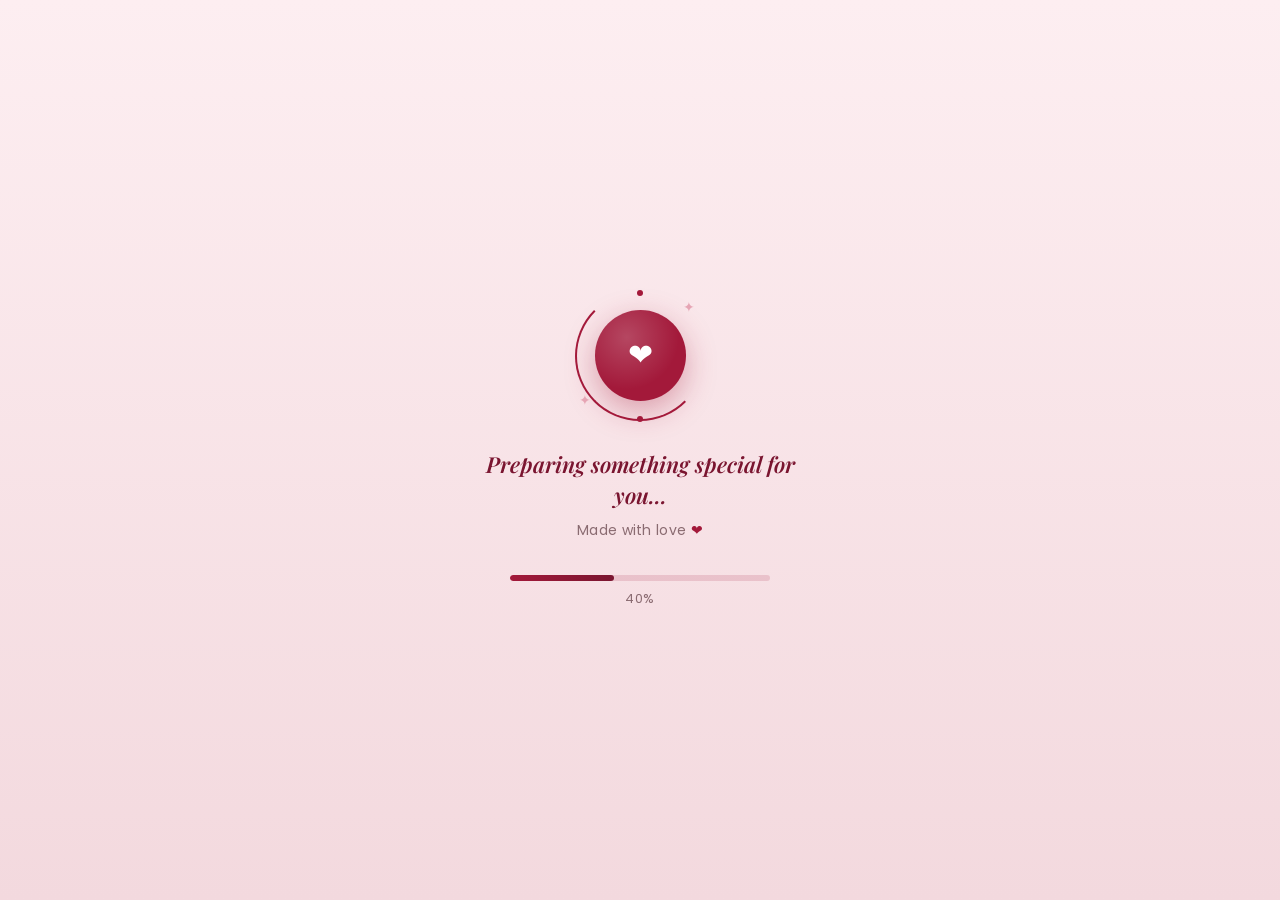
==== commit 966e715d: "final done" ====
--- a/index.html
+++ b/index.html
@@ -65,5 +65,6 @@
   </section>
 
   <script src="js/scipt.js"></script>
+  
 </body>
 </html>
--- a/css/style.css
+++ b/css/style.css
@@ -189,6 +189,21 @@
   box-shadow: inset 0 -6px 0 rgba(255,255,255,.25), 0 8px 18px rgba(140,31,63,.14);
   position:relative;
 }
+.ph {
+  width: 100%;
+  height: 180px;        /* apni required height */
+  overflow: hidden;    /* image div se bahar nahi jayegi */
+  position: relative;
+}
+
+.ph img {
+  width: 100%;
+  height: 100%;
+  object-fit: cover;   /* image div ke andar properly fit */
+  display: block;
+}
+
+
 .tier .dots{
   position:absolute; left:8px; right:8px; bottom:8px;
   display:flex; justify-content:space-between;
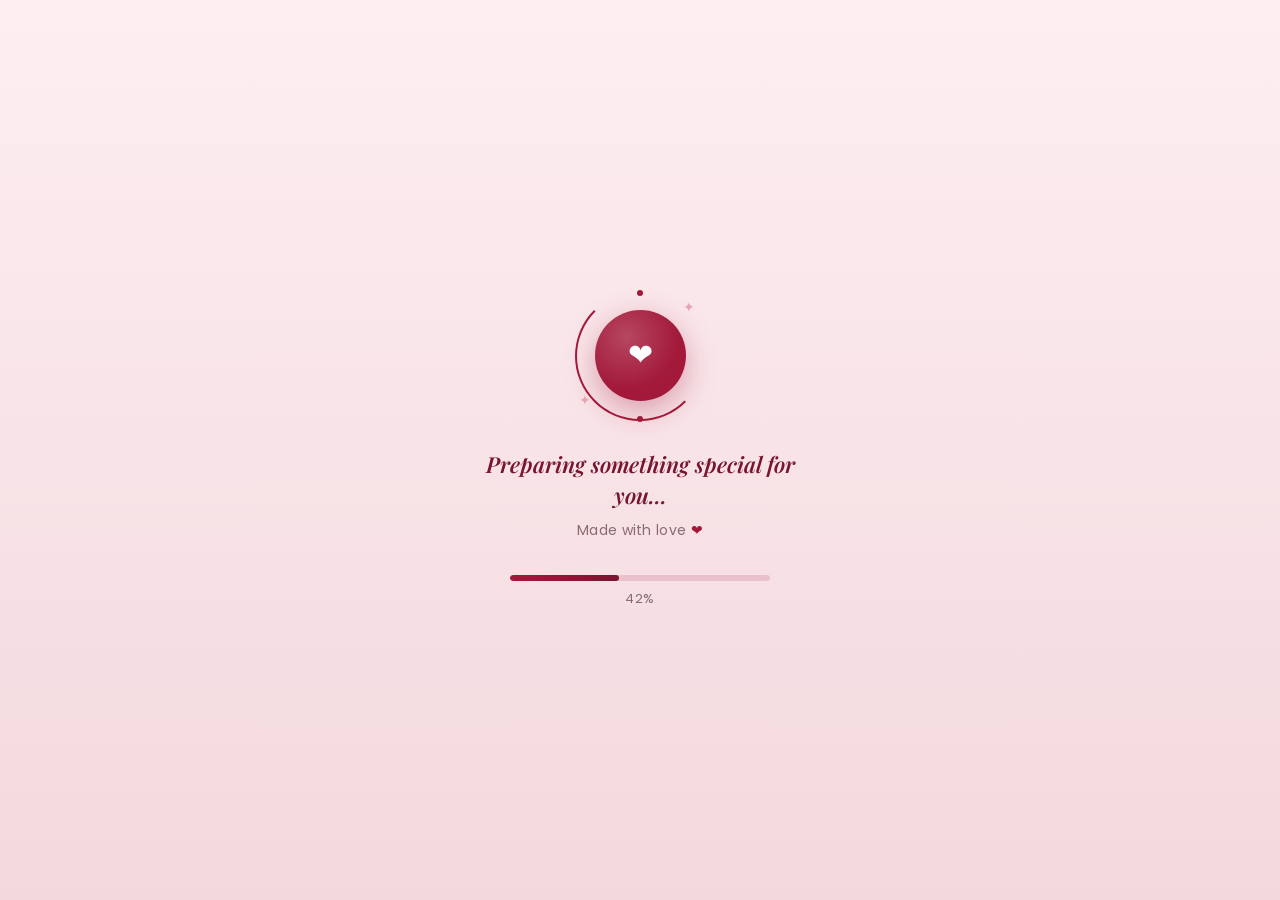
==== commit 661107c2: "done now1" ====
--- a/index.html
+++ b/index.html
@@ -55,7 +55,7 @@
         </div>
       </div>
 
-      <p class="marked-date">07 . 08 . 2005</p>
+      <p class="marked-date">07 . 08 . 2004</p>
       <p class="marked-caption">Save this date forever.</p>
 
 <button class="cta-btn" id="ctaBtn" onclick="window.location.href='index1.html'">
